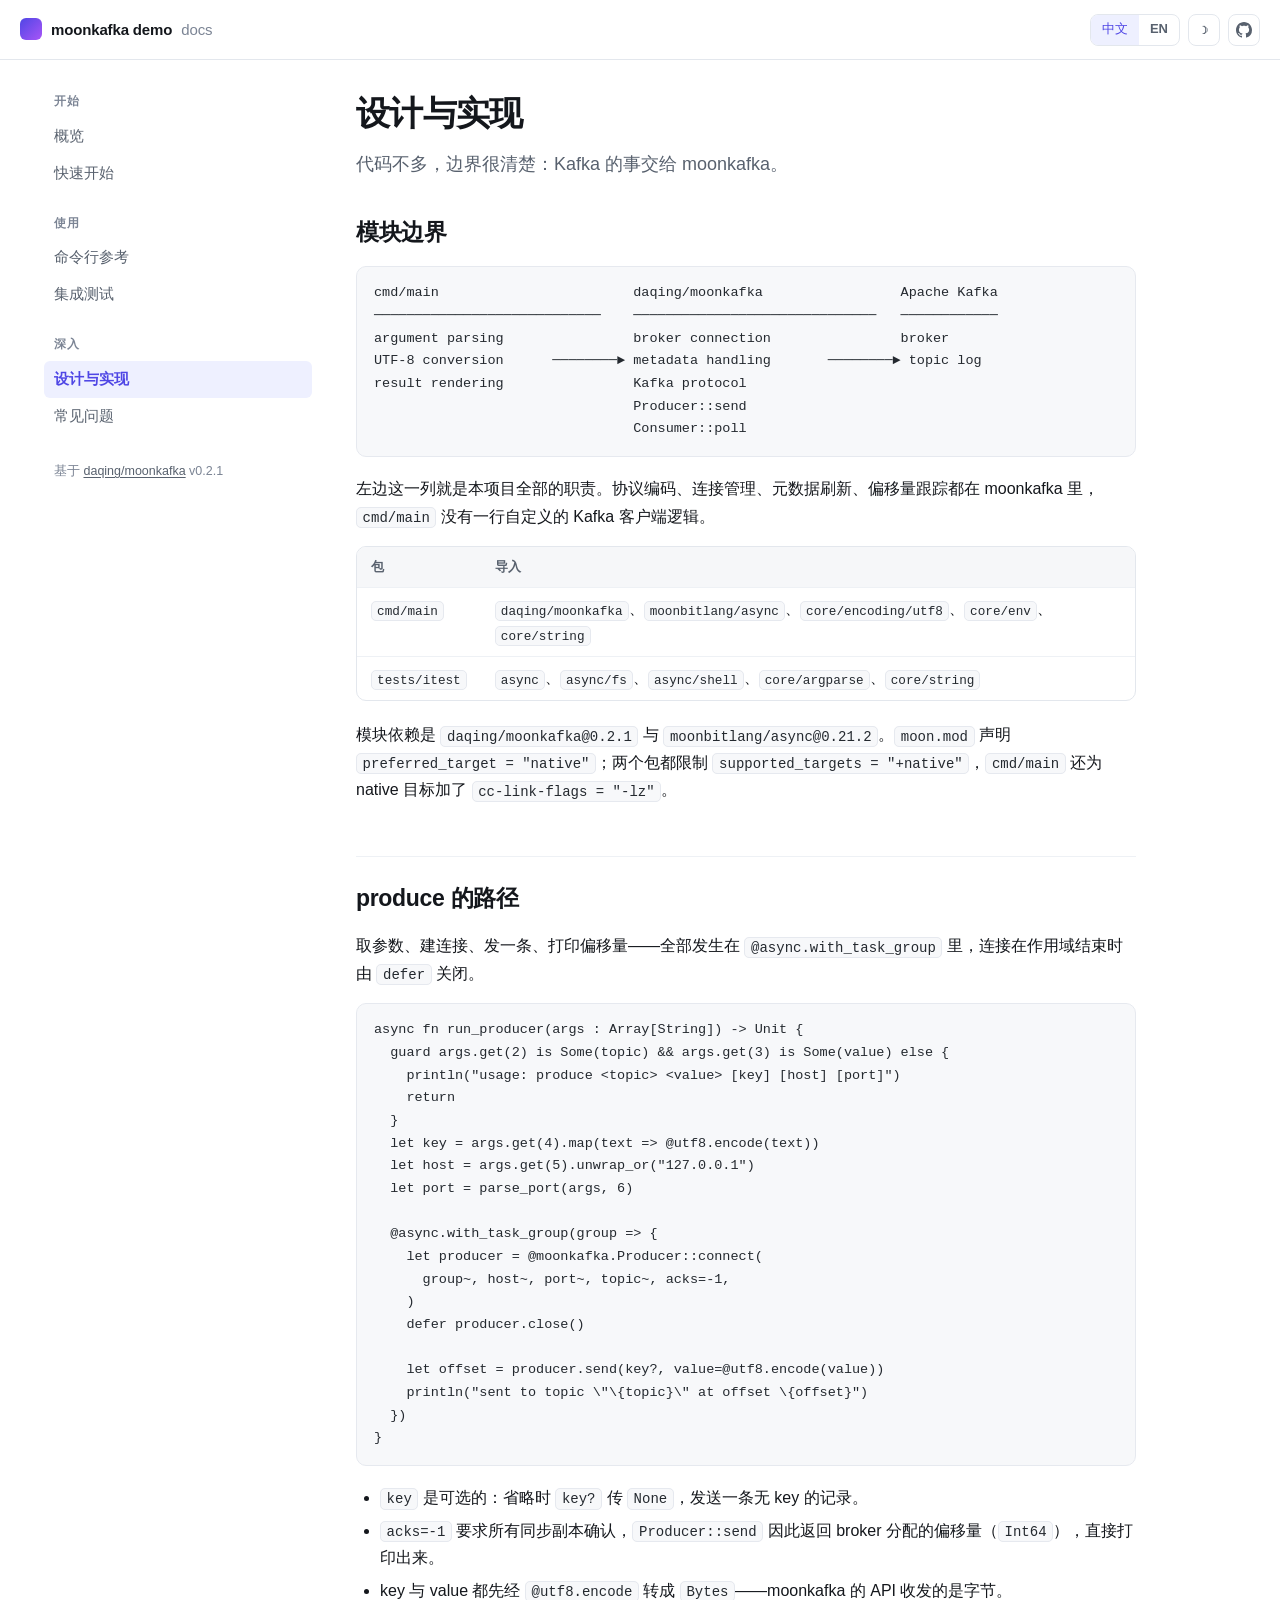
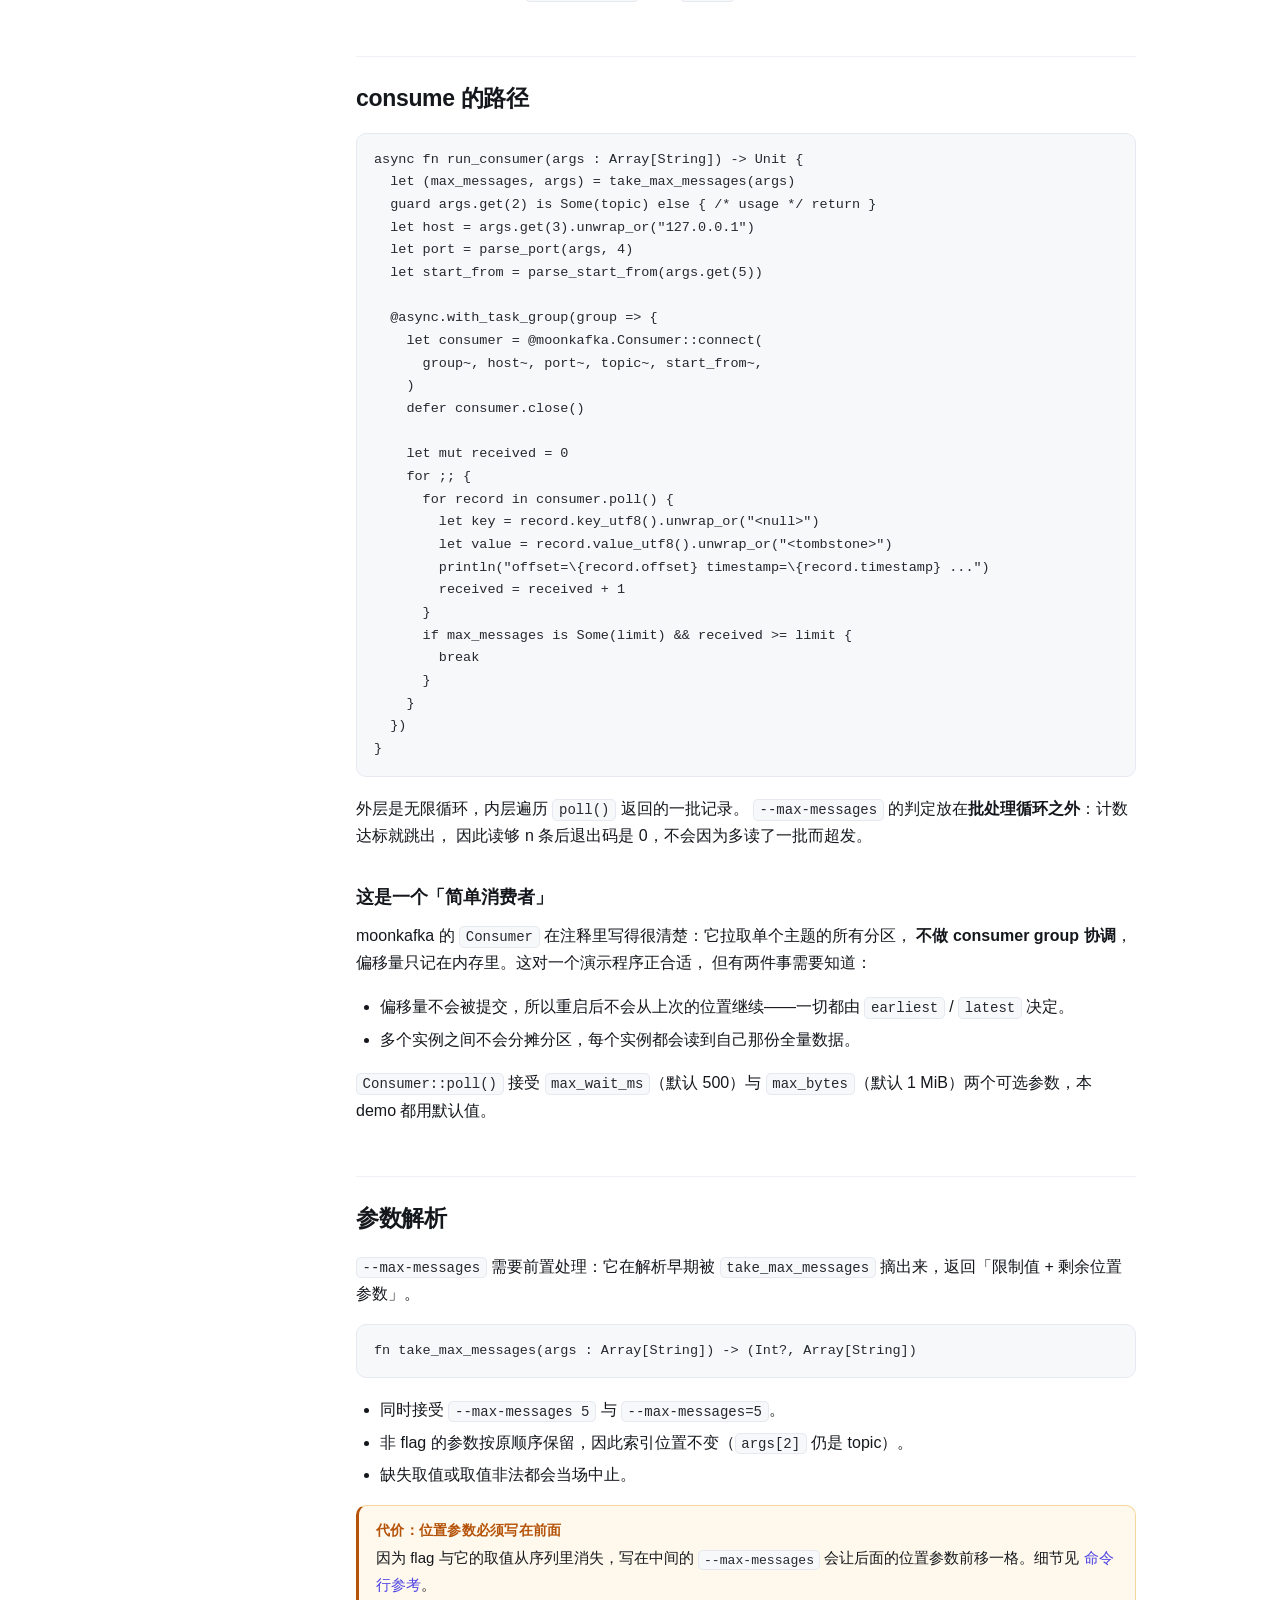
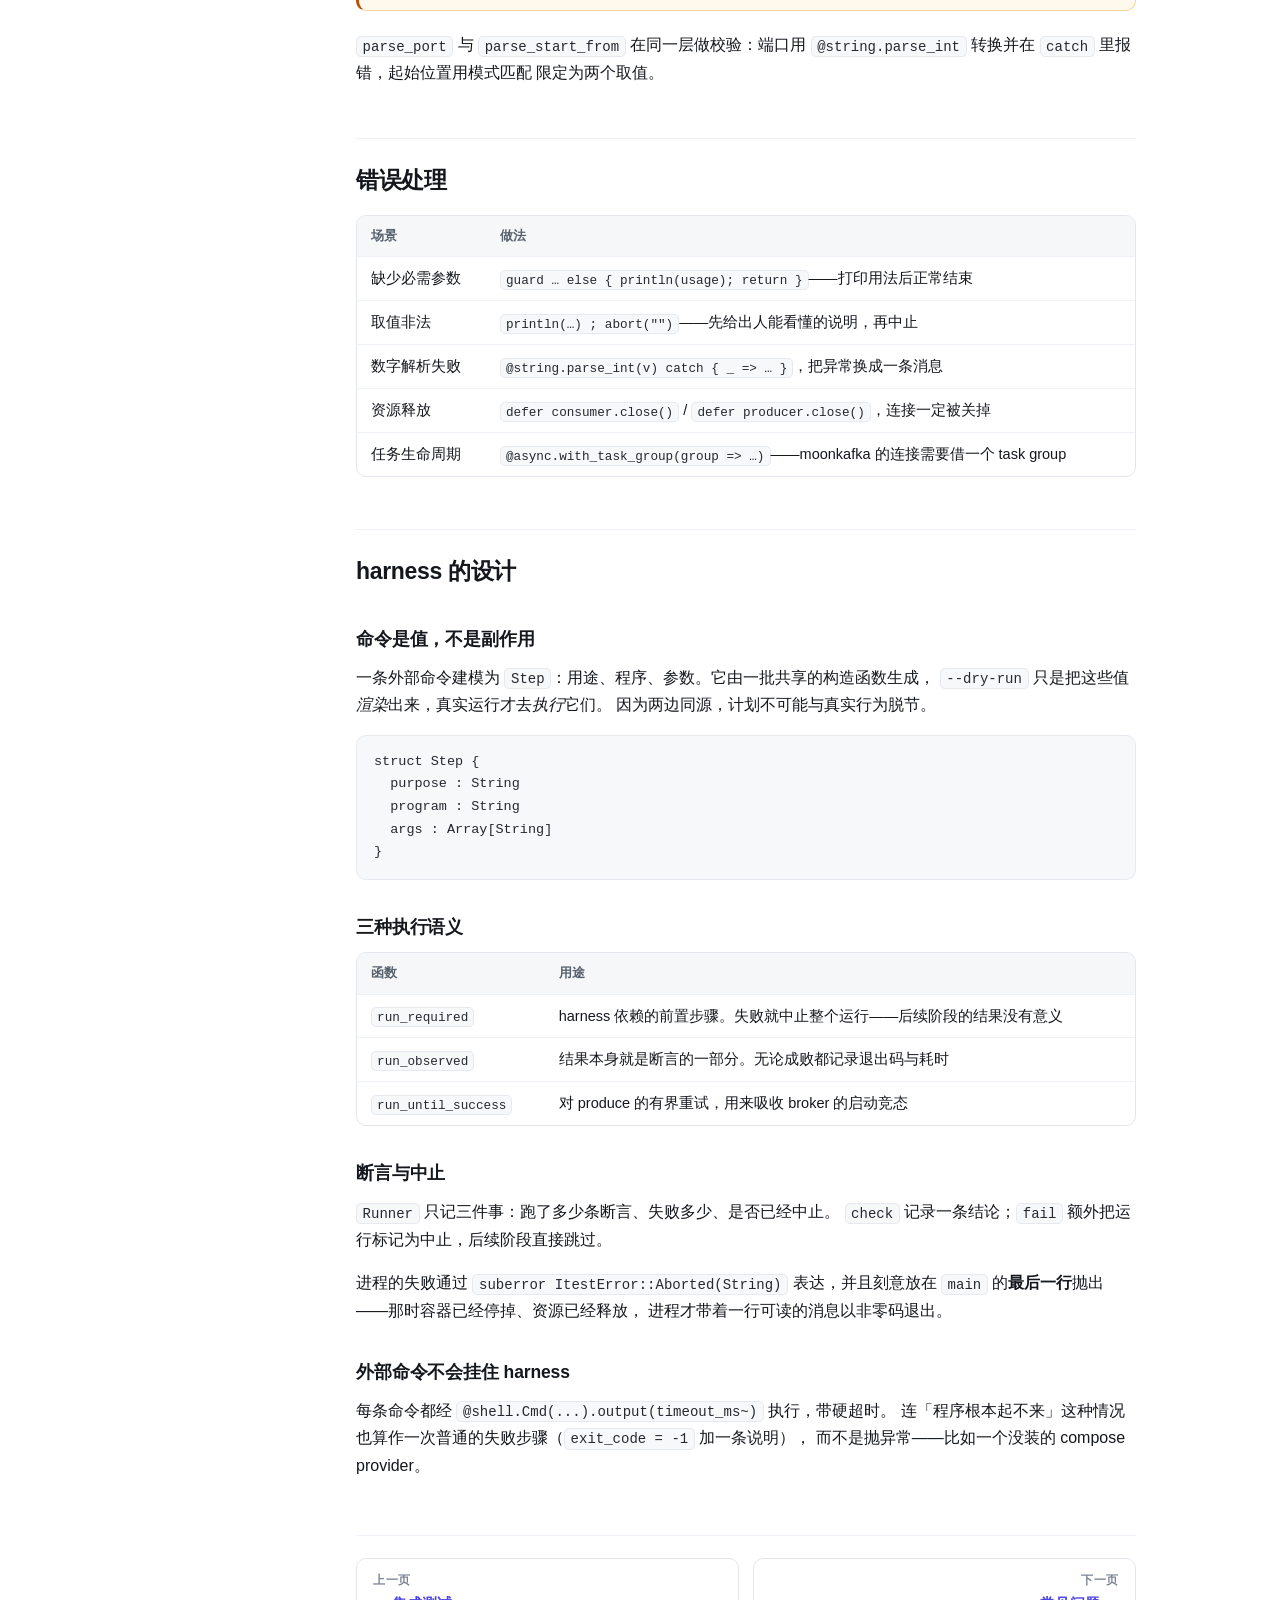
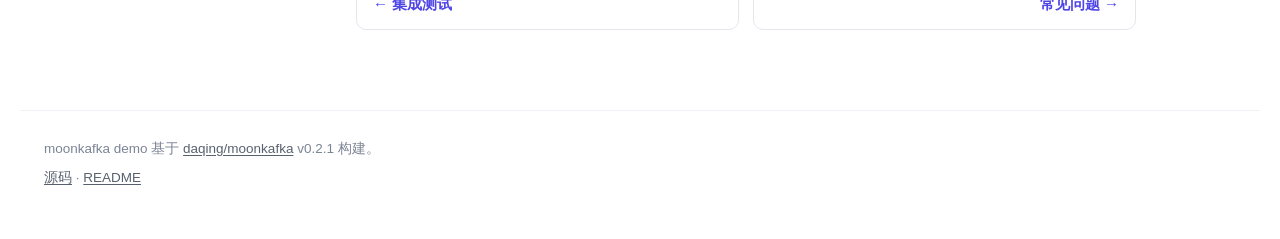
==== docs/architecture.html @ 9e9f8813 "Add bilingual GitHub Pages documentation site A static, hand-written documentation site under docs/," ====
<!doctype html>
<html lang="zh-CN" data-lang="zh">
<head>
<meta charset="utf-8">
<meta name="viewport" content="width=device-width, initial-scale=1">
<title>设计与实现 · moonkafka demo</title>
<meta name="description" content="模块边界、produce/consume 的运行路径、错误处理与 harness 的设计。">
<script>
  (function () {
    var root = document.documentElement;
    var theme = null, lang = null;
    try {
      theme = localStorage.getItem("moonkafka-demo-theme");
      lang = localStorage.getItem("moonkafka-demo-lang");
    } catch (e) {}
    if (theme !== "light" && theme !== "dark") {
      theme = window.matchMedia("(prefers-color-scheme: dark)").matches ? "dark" : "light";
    }
    lang = lang === "en" ? "en" : "zh";
    root.setAttribute("data-theme", theme);
    root.setAttribute("data-lang", lang);
    root.setAttribute("lang", lang === "en" ? "en" : "zh-CN");
  })();
</script>
<link rel="stylesheet" href="assets/style.css">
</head>
<body>

<header class="site-header">
  <a class="brand" href="index.html">
    <span class="brand-mark" aria-hidden="true"></span>
    moonkafka demo<span class="brand-sub">docs</span>
  </a>
  <span class="header-spacer"></span>
  <div class="header-actions">
    <button class="nav-toggle" type="button" aria-expanded="false" aria-controls="sidebar">☰</button>
    <div class="lang-switch" role="group" aria-label="切换到英文">
      <button type="button" data-lang-set="zh" aria-pressed="true">中文</button>
      <button type="button" data-lang-set="en" aria-pressed="false">EN</button>
    </div>
    <button class="theme-toggle" type="button">☽</button>
    <a class="icon-link" href="https://github.com/daqing/moonkafka-demo" aria-label="GitHub">
      <svg viewBox="0 0 16 16" width="16" height="16" aria-hidden="true" fill="currentColor"><path d="M8 0C3.58 0 0 3.58 0 8c0 3.54 2.29 6.53 5.47 7.59.4.07.55-.17.55-.38 0-.19-.01-.82-.01-1.49-2.01.37-2.53-.49-2.69-.94-.09-.23-.48-.94-.82-1.13-.28-.15-.68-.52-.01-.53.63-.01 1.08.58 1.23.82.72 1.21 1.87.87 2.33.66.07-.52.28-.87.51-1.07-1.78-.2-3.64-.89-3.64-3.95 0-.87.31-1.59.82-2.15-.08-.2-.36-1.02.08-2.12 0 0 .67-.21 2.2.82.64-.18 1.32-.27 2-.27s1.36.09 2 .27c1.53-1.04 2.2-.82 2.2-.82.44 1.1.16 1.92.08 2.12.51.56.82 1.27.82 2.15 0 3.07-1.87 3.75-3.65 3.95.29.25.54.73.54 1.48 0 1.07-.01 1.93-.01 2.2 0 .21.15.46.55.38A8.01 8.01 0 0 0 16 8c0-4.42-3.58-8-8-8Z"/></svg>
    </a>
  </div>
</header>

<div class="layout">

  <nav class="sidebar" id="sidebar">
    <div class="nav-group">
      <p class="nav-group-title"><span data-l="zh">开始</span><span data-l="en">Start</span></p>
      <a href="index.html"><span data-l="zh">概览</span><span data-l="en">Overview</span></a>
      <a href="getting-started.html"><span data-l="zh">快速开始</span><span data-l="en">Getting started</span></a>
    </div>
    <div class="nav-group">
      <p class="nav-group-title"><span data-l="zh">使用</span><span data-l="en">Usage</span></p>
      <a href="cli.html"><span data-l="zh">命令行参考</span><span data-l="en">CLI reference</span></a>
      <a href="itest.html"><span data-l="zh">集成测试</span><span data-l="en">Integration test</span></a>
    </div>
    <div class="nav-group">
      <p class="nav-group-title"><span data-l="zh">深入</span><span data-l="en">Internals</span></p>
      <a class="active" href="architecture.html"><span data-l="zh">设计与实现</span><span data-l="en">Design</span></a>
      <a href="troubleshooting.html"><span data-l="zh">常见问题</span><span data-l="en">Troubleshooting</span></a>
    </div>
    <p class="sidebar-foot">
      <span data-l="zh">基于 <a href="https://github.com/daqing/moonkafka">daqing/moonkafka</a> v0.2.1</span>
      <span data-l="en">Built on <a href="https://github.com/daqing/moonkafka">daqing/moonkafka</a> v0.2.1</span>
    </p>
  </nav>

  <main class="content">

    <h1><span data-l="zh">设计与实现</span><span data-l="en">Design</span></h1>

    <p class="lead" data-l="zh">代码不多，边界很清楚：Kafka 的事交给 moonkafka。</p>
    <p class="lead" data-l="en">There is not much code, and the boundary is sharp: Kafka belongs to moonkafka.</p>

    <h2><span data-l="zh">模块边界</span><span data-l="en">Module boundary</span></h2>

<pre><code>cmd/main                        daqing/moonkafka                 Apache Kafka
────────────────────────────    ──────────────────────────────   ────────────
argument parsing                broker connection                broker
UTF-8 conversion      ────────► metadata handling       ────────► topic log
result rendering                Kafka protocol
                                Producer::send
                                Consumer::poll</code></pre>

    <p data-l="zh">
      左边这一列就是本项目全部的职责。协议编码、连接管理、元数据刷新、偏移量跟踪都在
      moonkafka 里，<code>cmd/main</code> 没有一行自定义的 Kafka 客户端逻辑。
    </p>
    <p data-l="en">
      The left column is the whole of this project's responsibility. Protocol encoding,
      connection management, metadata refresh and offset tracking all live in moonkafka;
      <code>cmd/main</code> contains no custom Kafka client logic at all.
    </p>

    <div class="table-wrap" data-l="zh">
      <table>
        <thead><tr><th>包</th><th>导入</th></tr></thead>
        <tbody>
          <tr><td><code>cmd/main</code></td><td><code>daqing/moonkafka</code>、<code>moonbitlang/async</code>、<code>core/encoding/utf8</code>、<code>core/env</code>、<code>core/string</code></td></tr>
          <tr><td><code>tests/itest</code></td><td><code>async</code>、<code>async/fs</code>、<code>async/shell</code>、<code>core/argparse</code>、<code>core/string</code></td></tr>
        </tbody>
      </table>
    </div>
    <div class="table-wrap" data-l="en">
      <table>
        <thead><tr><th>Package</th><th>Imports</th></tr></thead>
        <tbody>
          <tr><td><code>cmd/main</code></td><td><code>daqing/moonkafka</code>, <code>moonbitlang/async</code>, <code>core/encoding/utf8</code>, <code>core/env</code>, <code>core/string</code></td></tr>
          <tr><td><code>tests/itest</code></td><td><code>async</code>, <code>async/fs</code>, <code>async/shell</code>, <code>core/argparse</code>, <code>core/string</code></td></tr>
        </tbody>
      </table>
    </div>

    <p data-l="zh">
      模块依赖是 <code>daqing/moonkafka@0.2.1</code> 与
      <code>moonbitlang/async@0.21.2</code>。<code>moon.mod</code> 声明
      <code>preferred_target = "native"</code>；两个包都限制
      <code>supported_targets = "+native"</code>，<code>cmd/main</code> 还为 native 目标加了
      <code>cc-link-flags = "-lz"</code>。
    </p>
    <p data-l="en">
      The module depends on <code>daqing/moonkafka@0.2.1</code> and
      <code>moonbitlang/async@0.21.2</code>. <code>moon.mod</code> declares
      <code>preferred_target = "native"</code>; both packages constrain
      <code>supported_targets = "+native"</code>, and <code>cmd/main</code> adds
      <code>cc-link-flags = "-lz"</code> for the native target.
    </p>

    <h2><span data-l="zh">produce 的路径</span><span data-l="en">The produce path</span></h2>

    <p data-l="zh">
      取参数、建连接、发一条、打印偏移量——全部发生在
      <code>@async.with_task_group</code> 里，连接在作用域结束时由 <code>defer</code> 关闭。
    </p>
    <p data-l="en">
      Read the arguments, connect, send once, print the offset — all inside an
      <code>@async.with_task_group</code>, with the connection closed by
      <code>defer</code> when the scope ends.
    </p>

<pre><code>async fn run_producer(args : Array[String]) -&gt; Unit {
  guard args.get(2) is Some(topic) &amp;&amp; args.get(3) is Some(value) else {
    println("usage: produce &lt;topic&gt; &lt;value&gt; [key] [host] [port]")
    return
  }
  let key = args.get(4).map(text =&gt; @utf8.encode(text))
  let host = args.get(5).unwrap_or("127.0.0.1")
  let port = parse_port(args, 6)

  @async.with_task_group(group =&gt; {
    let producer = @moonkafka.Producer::connect(
      group~, host~, port~, topic~, acks=-1,
    )
    defer producer.close()

    let offset = producer.send(key?, value=@utf8.encode(value))
    println("sent to topic \"\{topic}\" at offset \{offset}")
  })
}</code></pre>

    <ul data-l="zh">
      <li><code>key</code> 是可选的：省略时 <code>key?</code> 传 <code>None</code>，发送一条无 key 的记录。</li>
      <li><code>acks=-1</code> 要求所有同步副本确认，<code>Producer::send</code> 因此返回 broker 分配的偏移量（<code>Int64</code>），直接打印出来。</li>
      <li>key 与 value 都先经 <code>@utf8.encode</code> 转成 <code>Bytes</code>——moonkafka 的 API 收发的是字节。</li>
    </ul>
    <ul data-l="en">
      <li><code>key</code> is optional: when omitted, <code>key?</code> is <code>None</code> and a keyless record is sent.</li>
      <li><code>acks=-1</code> requires every in-sync replica to acknowledge, so <code>Producer::send</code> returns the offset the broker assigned (<code>Int64</code>), which is printed directly.</li>
      <li>Both key and value go through <code>@utf8.encode</code> first — moonkafka's API takes and returns bytes.</li>
    </ul>

    <h2><span data-l="zh">consume 的路径</span><span data-l="en">The consume path</span></h2>

<pre><code>async fn run_consumer(args : Array[String]) -&gt; Unit {
  let (max_messages, args) = take_max_messages(args)
  guard args.get(2) is Some(topic) else { /* usage */ return }
  let host = args.get(3).unwrap_or("127.0.0.1")
  let port = parse_port(args, 4)
  let start_from = parse_start_from(args.get(5))

  @async.with_task_group(group =&gt; {
    let consumer = @moonkafka.Consumer::connect(
      group~, host~, port~, topic~, start_from~,
    )
    defer consumer.close()

    let mut received = 0
    for ;; {
      for record in consumer.poll() {
        let key = record.key_utf8().unwrap_or("&lt;null&gt;")
        let value = record.value_utf8().unwrap_or("&lt;tombstone&gt;")
        println("offset=\{record.offset} timestamp=\{record.timestamp} ...")
        received = received + 1
      }
      if max_messages is Some(limit) &amp;&amp; received &gt;= limit {
        break
      }
    }
  })
}</code></pre>

    <p data-l="zh">
      外层是无限循环，内层遍历 <code>poll()</code> 返回的一批记录。
      <code>--max-messages</code> 的判定放在<strong>批处理循环之外</strong>：计数达标就跳出，
      因此读够 n 条后退出码是 0，不会因为多读了一批而超发。
    </p>
    <p data-l="en">
      The outer loop is unbounded; the inner one walks the batch <code>poll()</code>
      returns. The <code>--max-messages</code> check sits <em>outside</em> the batch loop:
      once the count is reached the program breaks, so it exits 0 after exactly n records
      rather than overshooting by a batch.
    </p>

    <h3><span data-l="zh">这是一个「简单消费者」</span><span data-l="en">This is a simple consumer</span></h3>

    <p data-l="zh">
      moonkafka 的 <code>Consumer</code> 在注释里写得很清楚：它拉取单个主题的所有分区，
      <strong>不做 consumer group 协调</strong>，偏移量只记在内存里。这对一个演示程序正合适，
      但有两件事需要知道：
    </p>
    <p data-l="en">
      moonkafka's <code>Consumer</code> says so itself: it fetches all partitions of one
      topic, <strong>without consumer group coordination</strong>, and tracks offsets in
      memory. That suits a demo, with two consequences worth knowing:
    </p>

    <ul data-l="zh">
      <li>偏移量不会被提交，所以重启后不会从上次的位置继续——一切都由 <code>earliest</code> / <code>latest</code> 决定。</li>
      <li>多个实例之间不会分摊分区，每个实例都会读到自己那份全量数据。</li>
    </ul>
    <ul data-l="en">
      <li>Offsets are never committed, so a restart does not resume where it left off — <code>earliest</code> / <code>latest</code> decides everything.</li>
      <li>Several instances do not split partitions between them; each one reads its own copy of everything.</li>
    </ul>

    <p data-l="zh">
      <code>Consumer::poll()</code> 接受 <code>max_wait_ms</code>（默认 500）与
      <code>max_bytes</code>（默认 1 MiB）两个可选参数，本 demo 都用默认值。
    </p>
    <p data-l="en">
      <code>Consumer::poll()</code> takes optional <code>max_wait_ms</code> (500 by default)
      and <code>max_bytes</code> (1 MiB by default); the demo uses both defaults.
    </p>

    <h2><span data-l="zh">参数解析</span><span data-l="en">Argument parsing</span></h2>

    <p data-l="zh">
      <code>--max-messages</code> 需要前置处理：它在解析早期被
      <code>take_max_messages</code> 摘出来，返回「限制值 + 剩余位置参数」。
    </p>
    <p data-l="en">
      <code>--max-messages</code> needs a pre-pass:
      <code>take_max_messages</code> pulls it out early and returns the limit together with
      the remaining positional arguments, in order.
    </p>

<pre><code>fn take_max_messages(args : Array[String]) -&gt; (Int?, Array[String])</code></pre>

    <ul data-l="zh">
      <li>同时接受 <code>--max-messages 5</code> 与 <code>--max-messages=5</code>。</li>
      <li>非 flag 的参数按原顺序保留，因此索引位置不变（<code>args[2]</code> 仍是 topic）。</li>
      <li>缺失取值或取值非法都会当场中止。</li>
    </ul>
    <ul data-l="en">
      <li>Both <code>--max-messages 5</code> and <code>--max-messages=5</code> are accepted.</li>
      <li>Non-flag arguments keep their original order, so indices do not shift (<code>args[2]</code> is still the topic).</li>
      <li>A missing or invalid value aborts immediately.</li>
    </ul>

    <div class="callout warn" data-l="zh">
      <span class="callout-title">代价：位置参数必须写在前面</span>
      因为 flag 与它的取值从序列里消失，写在中间的
      <code>--max-messages</code> 会让后面的位置参数前移一格。细节见
      <a href="cli.html">命令行参考</a>。
    </div>
    <div class="callout warn" data-l="en">
      <span class="callout-title">The cost: positionals go first</span>
      Since the flag and its value vanish from the sequence, a <code>--max-messages</code>
      placed in the middle shifts later positionals up by one. Details in the
      <a href="cli.html">CLI reference</a>.
    </div>

    <p data-l="zh">
      <code>parse_port</code> 与 <code>parse_start_from</code> 在同一层做校验：端口用
      <code>@string.parse_int</code> 转换并在 <code>catch</code> 里报错，起始位置用模式匹配
      限定为两个取值。
    </p>
    <p data-l="en">
      <code>parse_port</code> and <code>parse_start_from</code> validate at the same layer:
      the port is converted with <code>@string.parse_int</code> and reports errors from a
      <code>catch</code> block, while the start position is pattern-matched down to its two
      legal values.
    </p>

    <h2><span data-l="zh">错误处理</span><span data-l="en">Error handling</span></h2>

    <div class="table-wrap" data-l="zh">
      <table>
        <thead><tr><th>场景</th><th>做法</th></tr></thead>
        <tbody>
          <tr><td>缺少必需参数</td><td><code>guard … else { println(usage); return }</code>——打印用法后正常结束</td></tr>
          <tr><td>取值非法</td><td><code>println(…) ; abort("")</code>——先给出人能看懂的说明，再中止</td></tr>
          <tr><td>数字解析失败</td><td><code>@string.parse_int(v) catch { _ =&gt; … }</code>，把异常换成一条消息</td></tr>
          <tr><td>资源释放</td><td><code>defer consumer.close()</code> / <code>defer producer.close()</code>，连接一定被关掉</td></tr>
          <tr><td>任务生命周期</td><td><code>@async.with_task_group(group =&gt; …)</code>——moonkafka 的连接需要借一个 task group</td></tr>
        </tbody>
      </table>
    </div>
    <div class="table-wrap" data-l="en">
      <table>
        <thead><tr><th>Situation</th><th>Approach</th></tr></thead>
        <tbody>
          <tr><td>Missing required argument</td><td><code>guard … else { println(usage); return }</code> — print usage, return normally</td></tr>
          <tr><td>Invalid value</td><td><code>println(…) ; abort("")</code> — a readable message first, then abort</td></tr>
          <tr><td>A number fails to parse</td><td><code>@string.parse_int(v) catch { _ =&gt; … }</code>, turning the exception into a message</td></tr>
          <tr><td>Releasing resources</td><td><code>defer consumer.close()</code> / <code>defer producer.close()</code> — the connection is always closed</td></tr>
          <tr><td>Task lifetime</td><td><code>@async.with_task_group(group =&gt; …)</code> — moonkafka's connections borrow a task group</td></tr>
        </tbody>
      </table>
    </div>

    <h2><span data-l="zh">harness 的设计</span><span data-l="en">How the harness is built</span></h2>

    <h3><span data-l="zh">命令是值，不是副作用</span><span data-l="en">Commands are values, not side effects</span></h3>

    <p data-l="zh">
      一条外部命令建模为 <code>Step</code>：用途、程序、参数。它由一批共享的构造函数生成，
      <code>--dry-run</code> 只是把这些值<em>渲染</em>出来，真实运行才去<em>执行</em>它们。
      因为两边同源，计划不可能与真实行为脱节。
    </p>
    <p data-l="en">
      An external command is modelled as a <code>Step</code>: a purpose, a program, and its
      arguments. Shared builders produce those values; <code>--dry-run</code> merely
      <em>renders</em> them while a real run <em>executes</em> them. Because both sides come
      from the same source, the plan cannot drift from what actually happens.
    </p>

<pre><code>struct Step {
  purpose : String
  program : String
  args : Array[String]
}</code></pre>

    <h3><span data-l="zh">三种执行语义</span><span data-l="en">Three execution semantics</span></h3>

    <div class="table-wrap" data-l="zh">
      <table>
        <thead><tr><th>函数</th><th>用途</th></tr></thead>
        <tbody>
          <tr><td><code>run_required</code></td><td>harness 依赖的前置步骤。失败就中止整个运行——后续阶段的结果没有意义</td></tr>
          <tr><td><code>run_observed</code></td><td>结果本身就是断言的一部分。无论成败都记录退出码与耗时</td></tr>
          <tr><td><code>run_until_success</code></td><td>对 produce 的有界重试，用来吸收 broker 的启动竞态</td></tr>
        </tbody>
      </table>
    </div>
    <div class="table-wrap" data-l="en">
      <table>
        <thead><tr><th>Function</th><th>Purpose</th></tr></thead>
        <tbody>
          <tr><td><code>run_required</code></td><td>A step the harness depends on. Failure aborts the whole run — later phases could not mean anything</td></tr>
          <tr><td><code>run_observed</code></td><td>The outcome is itself part of the assertion. Exit code and duration are recorded either way</td></tr>
          <tr><td><code>run_until_success</code></td><td>Bounded retries around the produce, absorbing the broker's startup race</td></tr>
        </tbody>
      </table>
    </div>

    <h3><span data-l="zh">断言与中止</span><span data-l="en">Assertions and aborting</span></h3>

    <p data-l="zh">
      <code>Runner</code> 只记三件事：跑了多少条断言、失败多少、是否已经中止。
      <code>check</code> 记录一条结论；<code>fail</code> 额外把运行标记为中止，后续阶段直接跳过。
    </p>
    <p data-l="en">
      <code>Runner</code> tracks three things: how many checks ran, how many failed, and
      whether the run has already aborted. <code>check</code> records a verdict;
      <code>fail</code> additionally marks the run aborted so later phases are skipped.
    </p>

    <p data-l="zh">
      进程的失败通过 <code>suberror ItestError::Aborted(String)</code> 表达，并且刻意放在
      <code>main</code> 的<strong>最后一行</strong>抛出——那时容器已经停掉、资源已经释放，
      进程才带着一行可读的消息以非零码退出。
    </p>
    <p data-l="en">
      Failure is expressed as <code>suberror ItestError::Aborted(String)</code>, raised
      deliberately on the <em>last line</em> of <code>main</code>: by then the container is
      stopped and resources are released, and the process exits non-zero with one readable
      message.
    </p>

    <h3><span data-l="zh">外部命令不会挂住 harness</span><span data-l="en">External commands cannot hang the harness</span></h3>

    <p data-l="zh">
      每条命令都经 <code>@shell.Cmd(...).output(timeout_ms~)</code> 执行，带硬超时。
      连「程序根本起不来」这种情况也算作一次普通的失败步骤（<code>exit_code = -1</code> 加一条说明），
      而不是抛异常——比如一个没装的 compose provider。
    </p>
    <p data-l="en">
      Every command runs through <code>@shell.Cmd(...).output(timeout_ms~)</code> under a
      hard timeout. Even "the program could not be spawned at all" counts as an ordinary
      failed step (<code>exit_code = -1</code> plus an explanation) rather than an
      exception — a compose provider that is not installed, say.
    </p>

    <div class="pager">
      <a href="itest.html">
        <span class="pager-label"><span data-l="zh">上一页</span><span data-l="en">Previous</span></span>
        <span class="pager-title"><span data-l="zh">← 集成测试</span><span data-l="en">← Integration test</span></span>
      </a>
      <a class="pager-next" href="troubleshooting.html">
        <span class="pager-label"><span data-l="zh">下一页</span><span data-l="en">Next</span></span>
        <span class="pager-title"><span data-l="zh">常见问题 →</span><span data-l="en">Troubleshooting →</span></span>
      </a>
    </div>

  </main>
</div>

<footer class="site-footer">
  <p>
    <span data-l="zh">moonkafka demo 基于 <a href="https://github.com/daqing/moonkafka">daqing/moonkafka</a> v0.2.1 构建。</span>
    <span data-l="en">moonkafka demo is built on <a href="https://github.com/daqing/moonkafka">daqing/moonkafka</a> v0.2.1.</span>
  </p>
  <p>
    <a href="https://github.com/daqing/moonkafka-demo"><span data-l="zh">源码</span><span data-l="en">Source</span></a>
    ·
    <a href="https://github.com/daqing/moonkafka-demo/blob/main/README.md">README</a>
  </p>
</footer>

<script src="assets/site.js"></script>
</body>
</html>
---- docs/assets/style.css ----
/* moonkafka demo — documentation site */

*,
*::before,
*::after {
  box-sizing: border-box;
}

:root {
  color-scheme: light;

  --bg: #ffffff;
  --bg-soft: #f6f7f9;
  --surface: #ffffff;
  --text: #14171c;
  --text-muted: #58616e;
  --text-faint: #7b8494;
  --border: #e3e7ed;
  --border-soft: #eef1f5;

  --accent: #4f46e5;
  --accent-hover: #4338ca;
  --accent-soft: #eef0ff;

  --code-bg: #f7f8fa;
  --code-border: #e6e9ef;
  --code-text: #24292f;

  --note-bg: #f1f4ff;
  --note-border: #c3cdfb;
  --note-mark: #4f46e5;
  --warn-bg: #fff8ec;
  --warn-border: #f6d69b;
  --warn-mark: #b45309;
  --tip-bg: #eefaf3;
  --tip-border: #a9e0c3;
  --tip-mark: #0f7a4a;

  --shadow: 0 1px 2px rgba(16, 24, 40, 0.04), 0 10px 28px rgba(16, 24, 40, 0.06);

  --radius: 10px;
  --radius-sm: 6px;
  --header-h: 60px;
  --sidebar-w: 268px;

  --font-sans:
    -apple-system, BlinkMacSystemFont, "Segoe UI", "PingFang SC",
    "Hiragino Sans GB", "Microsoft YaHei", "Noto Sans SC", Roboto, Helvetica,
    Arial, sans-serif;
  --font-mono:
    ui-monospace, SFMono-Regular, "SF Mono", Menlo, Consolas,
    "Liberation Mono", "Courier New", monospace;
}

:root[data-theme="dark"] {
  color-scheme: dark;

  --bg: #0e1116;
  --bg-soft: #141821;
  --surface: #141821;
  --text: #e7eaef;
  --text-muted: #99a3b0;
  --text-faint: #78828f;
  --border: #242a35;
  --border-soft: #1c222b;

  --accent: #8b90f7;
  --accent-hover: #a5a9fa;
  --accent-soft: #1c2033;

  --code-bg: #12161d;
  --code-border: #242a35;
  --code-text: #d7dce4;

  --note-bg: #161b2c;
  --note-border: #2c3560;
  --note-mark: #8b90f7;
  --warn-bg: #241c11;
  --warn-border: #4d3a1b;
  --warn-mark: #e0a458;
  --tip-bg: #102019;
  --tip-border: #1e4433;
  --tip-mark: #4ec98a;

  --shadow: 0 1px 2px rgba(0, 0, 0, 0.3), 0 10px 28px rgba(0, 0, 0, 0.35);
}

html {
  -webkit-text-size-adjust: 100%;
  scroll-behavior: smooth;
  scroll-padding-top: calc(var(--header-h) + 20px);
}

body {
  margin: 0;
  background: var(--bg);
  color: var(--text);
  font-family: var(--font-sans);
  font-size: 16px;
  line-height: 1.72;
  -webkit-font-smoothing: antialiased;
}

/* Hidden-by-default language blocks are the only thing the toggle controls. */
:root[data-lang="zh"] [data-l="en"],
:root[data-lang="en"] [data-l="zh"] {
  display: none !important;
}

/* ---------- header ---------- */

.site-header {
  position: sticky;
  top: 0;
  z-index: 30;
  height: var(--header-h);
  display: flex;
  align-items: center;
  gap: 16px;
  padding: 0 20px;
  background: color-mix(in srgb, var(--bg) 88%, transparent);
  backdrop-filter: saturate(180%) blur(12px);
  border-bottom: 1px solid var(--border);
}

.brand {
  display: flex;
  align-items: center;
  gap: 9px;
  font-weight: 650;
  font-size: 15px;
  letter-spacing: -0.01em;
  color: var(--text);
  text-decoration: none;
  white-space: nowrap;
}

.brand-mark {
  width: 22px;
  height: 22px;
  border-radius: 6px;
  background: linear-gradient(135deg, var(--accent), #a855f7);
  flex: none;
}

.brand-sub {
  color: var(--text-faint);
  font-weight: 450;
}

.header-spacer {
  flex: 1;
}

.header-actions {
  display: flex;
  align-items: center;
  gap: 8px;
}

.lang-switch,
.theme-toggle,
.icon-link,
.nav-toggle {
  display: inline-flex;
  align-items: center;
  justify-content: center;
  height: 32px;
  border-radius: 8px;
  border: 1px solid var(--border);
  background: var(--surface);
  color: var(--text-muted);
  font-family: inherit;
  font-size: 13px;
  font-weight: 550;
  text-decoration: none;
  cursor: pointer;
  transition: border-color 0.15s, color 0.15s, background 0.15s;
}

.lang-switch:hover,
.theme-toggle:hover,
.icon-link:hover,
.nav-toggle:hover {
  color: var(--text);
  border-color: var(--text-faint);
}

.lang-switch {
  padding: 0;
  overflow: hidden;
}

.lang-switch button {
  height: 100%;
  padding: 0 11px;
  border: 0;
  background: none;
  color: inherit;
  font: inherit;
  cursor: pointer;
}

.lang-switch button[aria-pressed="true"] {
  background: var(--accent-soft);
  color: var(--accent);
}

.theme-toggle,
.icon-link,
.nav-toggle {
  width: 32px;
}

.nav-toggle {
  display: none;
}

/* ---------- layout ---------- */

.layout {
  display: grid;
  grid-template-columns: var(--sidebar-w) minmax(0, 1fr);
  gap: 44px;
  max-width: 1240px;
  margin: 0 auto;
  padding: 32px 24px 80px;
  align-items: start;
}

.sidebar {
  position: sticky;
  top: calc(var(--header-h) + 32px);
  max-height: calc(100vh - var(--header-h) - 56px);
  overflow-y: auto;
  font-size: 14.5px;
}

.nav-group + .nav-group {
  margin-top: 22px;
}

.nav-group-title {
  margin: 0 0 6px;
  padding: 0 10px;
  font-size: 11.5px;
  font-weight: 650;
  letter-spacing: 0.07em;
  text-transform: uppercase;
  color: var(--text-faint);
}

.sidebar a {
  display: block;
  padding: 6px 10px;
  border-radius: var(--radius-sm);
  color: var(--text-muted);
  text-decoration: none;
  transition: background 0.13s, color 0.13s;
}

.sidebar a:hover {
  background: var(--bg-soft);
  color: var(--text);
}

.sidebar a.active {
  background: var(--accent-soft);
  color: var(--accent);
  font-weight: 600;
}

.sidebar-foot {
  margin-top: 26px;
  padding: 0 10px;
  font-size: 12.5px;
  line-height: 1.6;
  color: var(--text-faint);
}

.sidebar-foot a {
  display: inline;
  padding: 0;
  color: var(--text-muted);
  text-decoration: underline;
  text-underline-offset: 2px;
}

/* ---------- content ---------- */

.content {
  min-width: 0;
  max-width: 780px;
}

.content h1 {
  margin: 0 0 14px;
  font-size: 34px;
  line-height: 1.25;
  font-weight: 700;
  letter-spacing: -0.022em;
}

.content h2 {
  margin: 52px 0 14px;
  padding-top: 22px;
  border-top: 1px solid var(--border-soft);
  font-size: 23px;
  font-weight: 650;
  letter-spacing: -0.014em;
}

.content h2:first-of-type {
  margin-top: 34px;
  padding-top: 0;
  border-top: 0;
}

.content h3 {
  margin: 32px 0 10px;
  font-size: 17.5px;
  font-weight: 650;
  letter-spacing: -0.008em;
}

.content p {
  margin: 0 0 16px;
}

.content ul,
.content ol {
  margin: 0 0 16px;
  padding-left: 24px;
}

.content li {
  margin: 5px 0;
}

.content li > ul,
.content li > ol {
  margin: 5px 0;
}

.content a {
  color: var(--accent);
  text-decoration: none;
  text-underline-offset: 2px;
}

.content a:hover {
  text-decoration: underline;
}

.lead {
  font-size: 18px;
  line-height: 1.68;
  color: var(--text-muted);
}

.content strong {
  font-weight: 650;
}

hr {
  height: 1px;
  margin: 40px 0;
  border: 0;
  background: var(--border-soft);
}

/* ---------- hero / badges ---------- */

.hero {
  margin-bottom: 30px;
}

.badges {
  display: flex;
  flex-wrap: wrap;
  gap: 7px;
  margin: 18px 0 0;
  padding: 0;
  list-style: none;
}

.badges li {
  margin: 0;
  padding: 3px 10px;
  border: 1px solid var(--border);
  border-radius: 999px;
  background: var(--bg-soft);
  font-size: 12.5px;
  font-weight: 550;
  color: var(--text-muted);
}

/* ---------- code ---------- */

code {
  font-family: var(--font-mono);
  font-size: 0.875em;
}

p code,
li code,
td code,
th code,
.callout code,
.badges code {
  padding: 0.12em 0.4em;
  border: 1px solid var(--code-border);
  border-radius: 5px;
  background: var(--code-bg);
  color: var(--code-text);
  white-space: nowrap;
}

pre {
  margin: 0 0 18px;
  padding: 15px 17px;
  overflow-x: auto;
  border: 1px solid var(--code-border);
  border-radius: var(--radius);
  background: var(--code-bg);
  font-family: var(--font-mono);
  font-size: 13.5px;
  line-height: 1.68;
  color: var(--code-text);
  tab-size: 2;
}

pre code {
  padding: 0;
  border: 0;
  background: none;
  font-size: inherit;
  white-space: pre;
}

/* Wrapped around every <pre> by site.js so the copy button can sit outside the
   scroll container instead of scrolling away with the code. */
.pre-block {
  position: relative;
  margin: 0 0 18px;
}

.pre-block pre {
  margin: 0;
  padding-right: 62px;
}

.copy-btn {
  position: absolute;
  top: 9px;
  right: 9px;
  padding: 3px 9px;
  border: 1px solid var(--code-border);
  border-radius: 6px;
  background: var(--surface);
  color: var(--text-faint);
  font-family: var(--font-sans);
  font-size: 11.5px;
  font-weight: 600;
  cursor: pointer;
  opacity: 0;
  transition: opacity 0.15s, color 0.15s, border-color 0.15s;
}

.pre-block:hover .copy-btn,
.copy-btn:focus-visible,
.copy-btn.copied {
  opacity: 1;
}

.copy-btn:hover {
  color: var(--text);
  border-color: var(--text-faint);
}

.copy-btn.copied {
  color: var(--tip-mark);
  border-color: var(--tip-border);
}

@media (hover: none) {
  .copy-btn {
    opacity: 1;
  }
}

.code-label {
  display: block;
  margin: 22px 0 7px;
  font-size: 12px;
  font-weight: 650;
  letter-spacing: 0.05em;
  text-transform: uppercase;
  color: var(--text-faint);
}

.code-label + pre,
.code-label + .pre-block {
  margin-top: 0;
}

/* ---------- tables ---------- */

.table-wrap {
  margin: 0 0 20px;
  overflow-x: auto;
  border: 1px solid var(--border);
  border-radius: var(--radius);
}

table {
  width: 100%;
  border-collapse: collapse;
  font-size: 14.5px;
}

th,
td {
  padding: 9px 14px;
  text-align: left;
  vertical-align: top;
  border-bottom: 1px solid var(--border-soft);
}

th {
  background: var(--bg-soft);
  font-weight: 620;
  font-size: 13px;
  letter-spacing: 0.02em;
  color: var(--text-muted);
  white-space: nowrap;
}

tbody tr:last-child td {
  border-bottom: 0;
}

td code {
  white-space: nowrap;
}

/* ---------- callouts ---------- */

.callout {
  margin: 0 0 20px;
  padding: 13px 17px;
  border: 1px solid;
  border-left-width: 3px;
  border-radius: var(--radius);
  font-size: 15px;
}

.callout p:last-child,
.callout ul:last-child,
.callout ol:last-child {
  margin-bottom: 0;
}

.callout-title {
  display: block;
  margin-bottom: 3px;
  font-weight: 650;
  font-size: 13.5px;
  letter-spacing: 0.02em;
}

.note {
  background: var(--note-bg);
  border-color: var(--note-border);
  border-left-color: var(--note-mark);
}

.note .callout-title {
  color: var(--note-mark);
}

.warn {
  background: var(--warn-bg);
  border-color: var(--warn-border);
  border-left-color: var(--warn-mark);
}

.warn .callout-title {
  color: var(--warn-mark);
}

.tip {
  background: var(--tip-bg);
  border-color: var(--tip-border);
  border-left-color: var(--tip-mark);
}

.tip .callout-title {
  color: var(--tip-mark);
}

/* ---------- cards ---------- */

.card-grid {
  display: grid;
  grid-template-columns: repeat(auto-fit, minmax(230px, 1fr));
  gap: 14px;
  margin: 0 0 22px;
  padding: 0;
  list-style: none;
}

.card-grid li {
  margin: 0;
}

.card {
  display: block;
  height: 100%;
  padding: 16px 18px;
  border: 1px solid var(--border);
  border-radius: var(--radius);
  background: var(--surface);
  text-decoration: none;
  transition: border-color 0.15s, box-shadow 0.15s, transform 0.15s;
}

.card:hover {
  border-color: var(--accent);
  box-shadow: var(--shadow);
  transform: translateY(-1px);
  text-decoration: none;
}

.card-title {
  display: block;
  margin-bottom: 4px;
  font-weight: 650;
  font-size: 15.5px;
  color: var(--text);
}

.card-desc {
  display: block;
  font-size: 14px;
  line-height: 1.6;
  color: var(--text-muted);
}

/* ---------- pager ---------- */

.pager {
  display: flex;
  justify-content: space-between;
  gap: 14px;
  margin-top: 56px;
  padding-top: 22px;
  border-top: 1px solid var(--border-soft);
}

.pager a {
  flex: 1;
  min-width: 0;
  padding: 12px 16px;
  border: 1px solid var(--border);
  border-radius: var(--radius);
  text-decoration: none;
  transition: border-color 0.15s;
}

.pager a:hover {
  border-color: var(--accent);
  text-decoration: none;
}

.pager-next {
  text-align: right;
}

.pager-label {
  display: block;
  font-size: 11.5px;
  font-weight: 650;
  letter-spacing: 0.06em;
  text-transform: uppercase;
  color: var(--text-faint);
}

.pager-title {
  display: block;
  font-weight: 600;
  font-size: 15px;
  color: var(--accent);
}

/* ---------- footer ---------- */

.site-footer {
  max-width: 1240px;
  margin: 0 auto;
  padding: 26px 24px 44px;
  border-top: 1px solid var(--border-soft);
  font-size: 13.5px;
  color: var(--text-faint);
}

.site-footer p {
  margin: 0 0 6px;
}

.site-footer a {
  color: var(--text-muted);
  text-underline-offset: 2px;
}

/* ---------- responsive ---------- */

@media (max-width: 900px) {
  .layout {
    grid-template-columns: minmax(0, 1fr);
    gap: 0;
    padding: 22px 20px 64px;
  }

  .nav-toggle {
    display: inline-flex;
  }

  .sidebar {
    position: static;
    display: none;
    max-height: none;
    margin-bottom: 26px;
    padding-bottom: 20px;
    border-bottom: 1px solid var(--border);
  }

  .sidebar.open {
    display: block;
  }

  .content h1 {
    font-size: 28px;
  }

  .content h2 {
    font-size: 21px;
    margin-top: 42px;
  }

  .brand-sub {
    display: none;
  }

  .pager {
    flex-direction: column;
  }

  .pager-next {
    text-align: left;
  }
}

@media (prefers-reduced-motion: reduce) {
  html {
    scroll-behavior: auto;
  }

  *,
  *::before,
  *::after {
    transition-duration: 0.01ms !important;
    animation-duration: 0.01ms !important;
  }
}
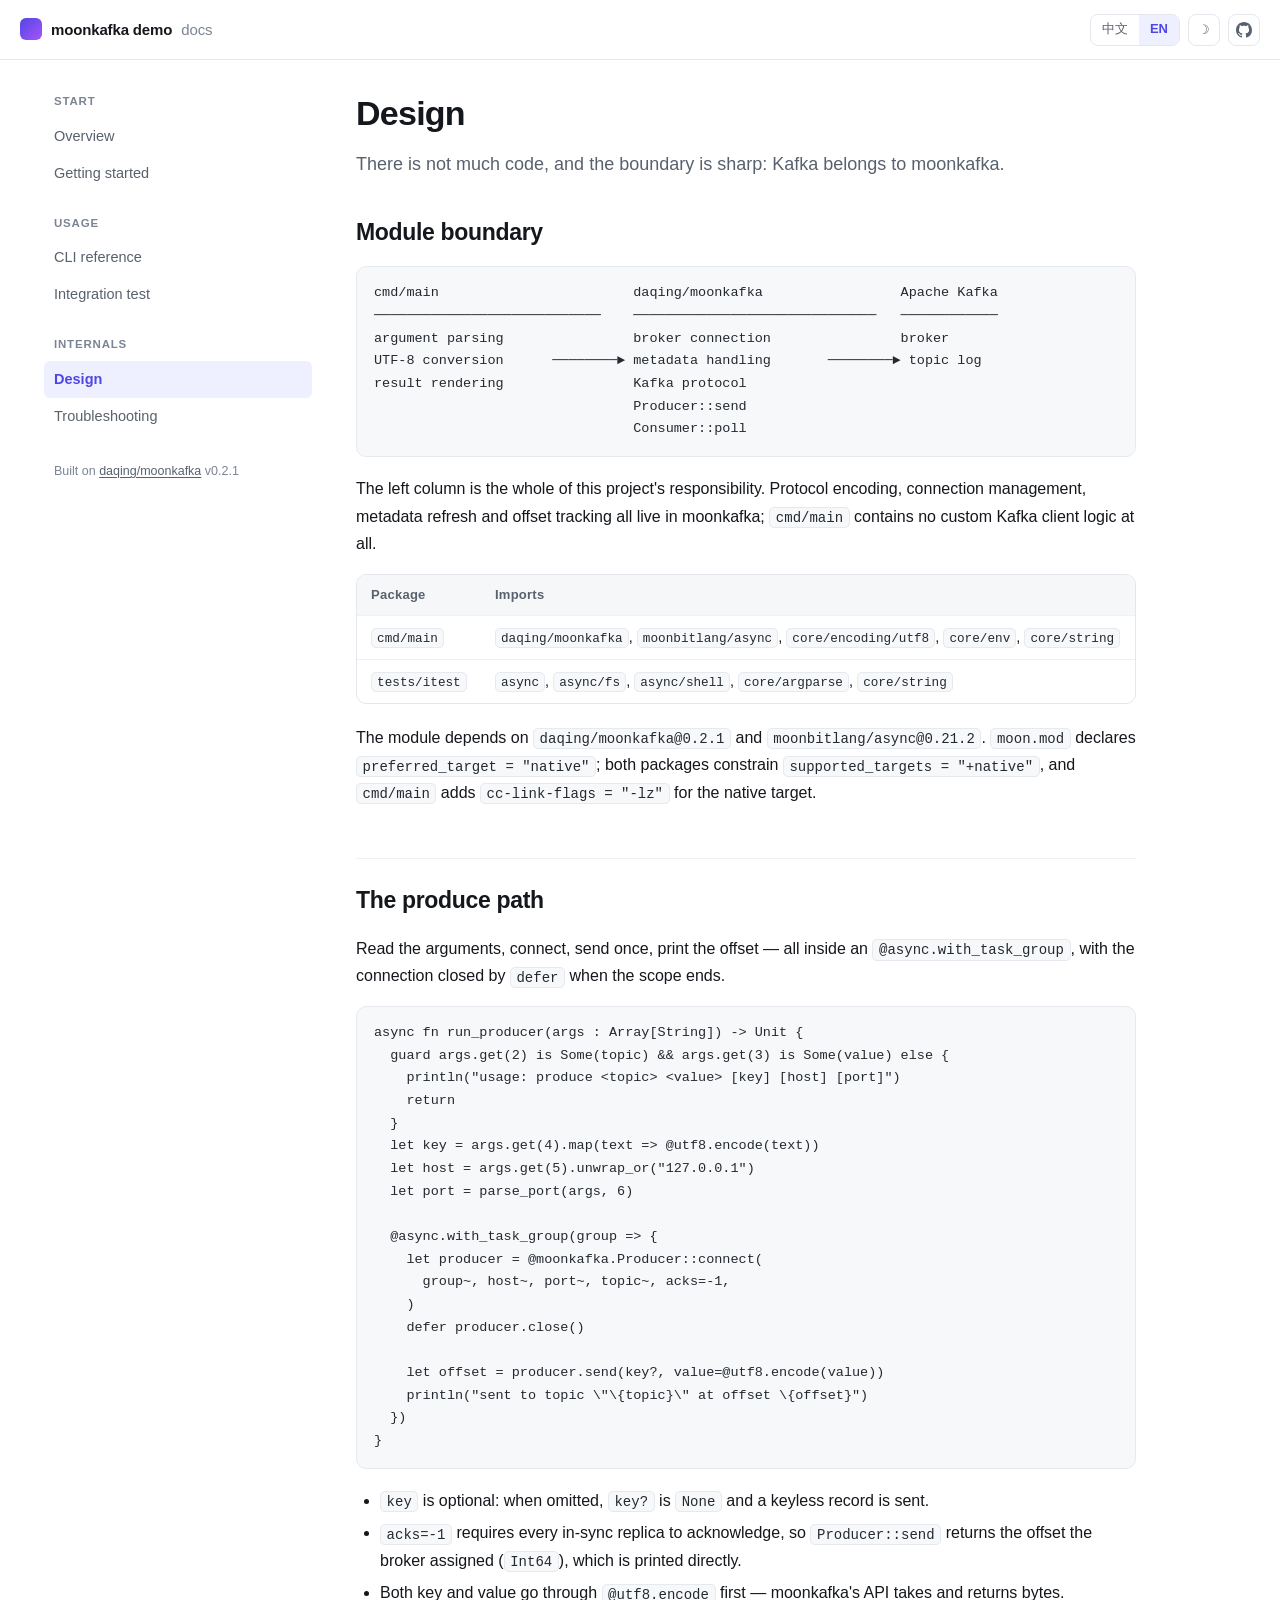
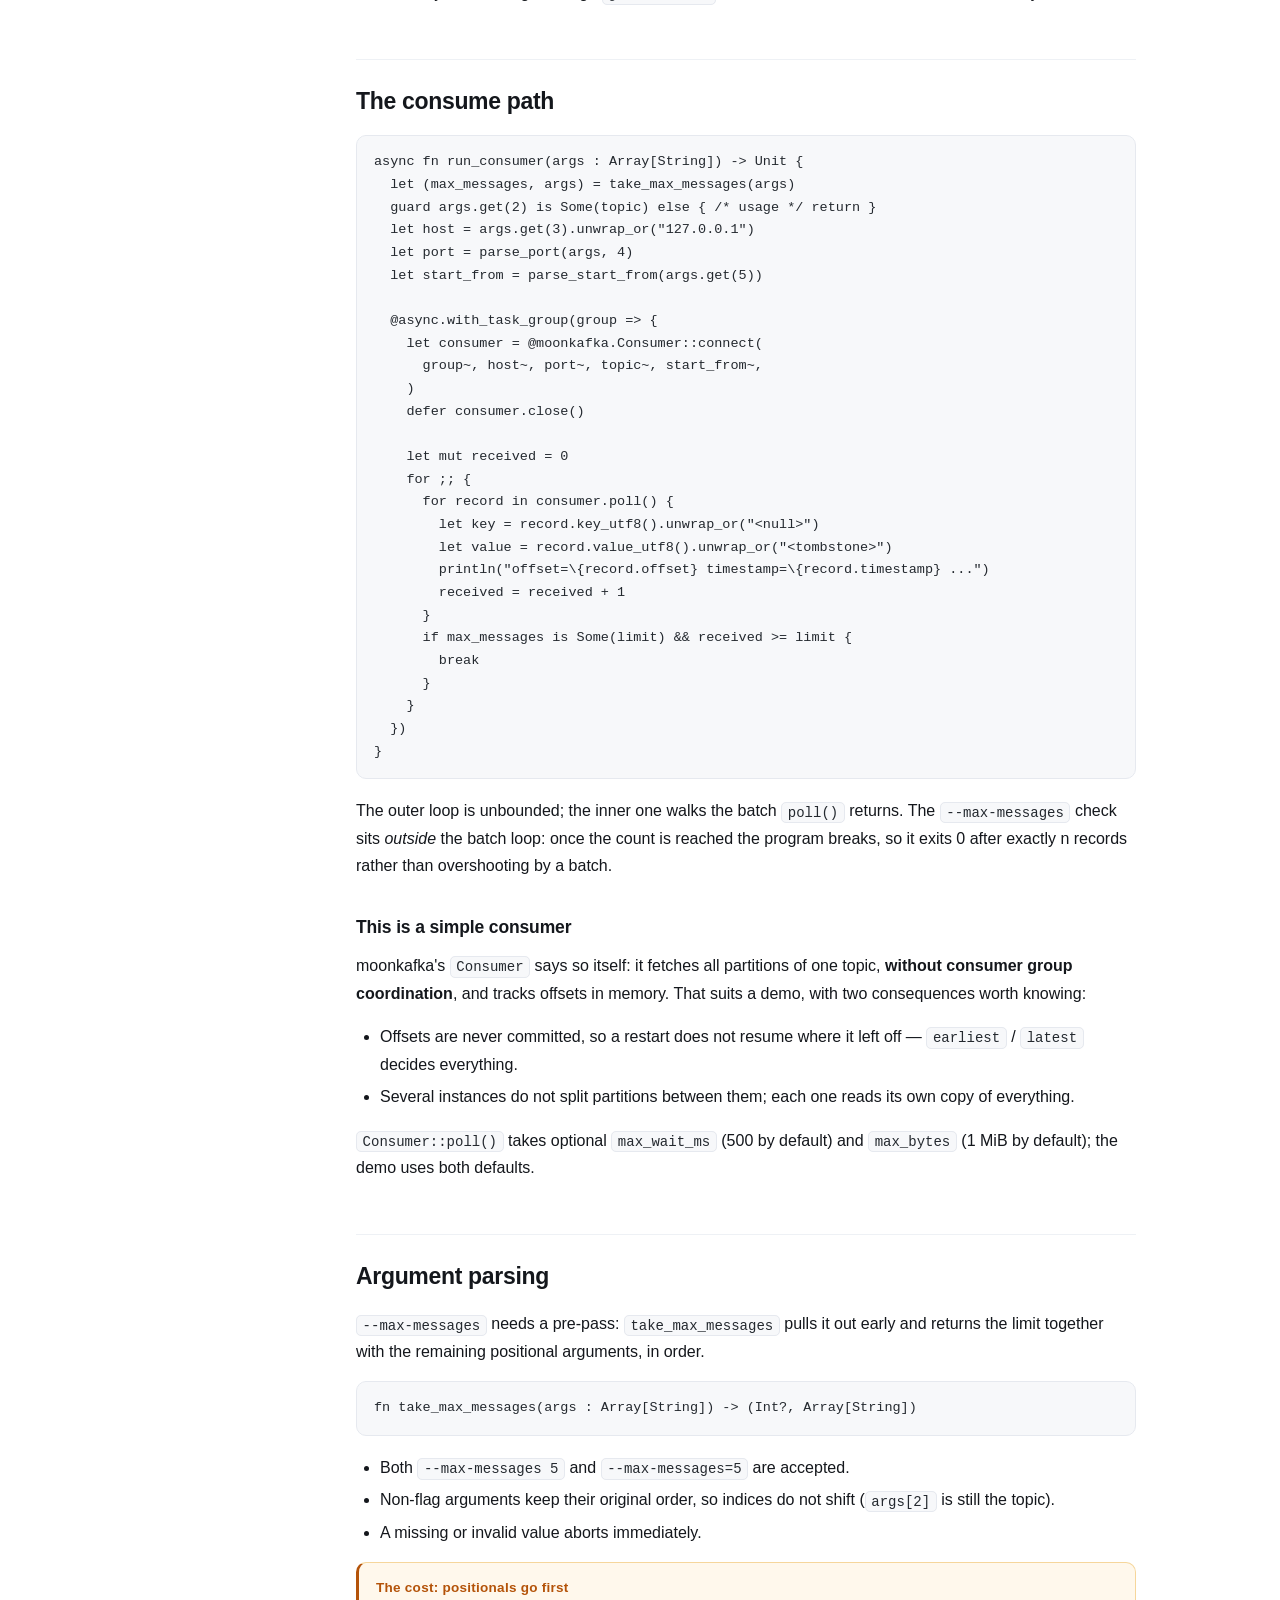
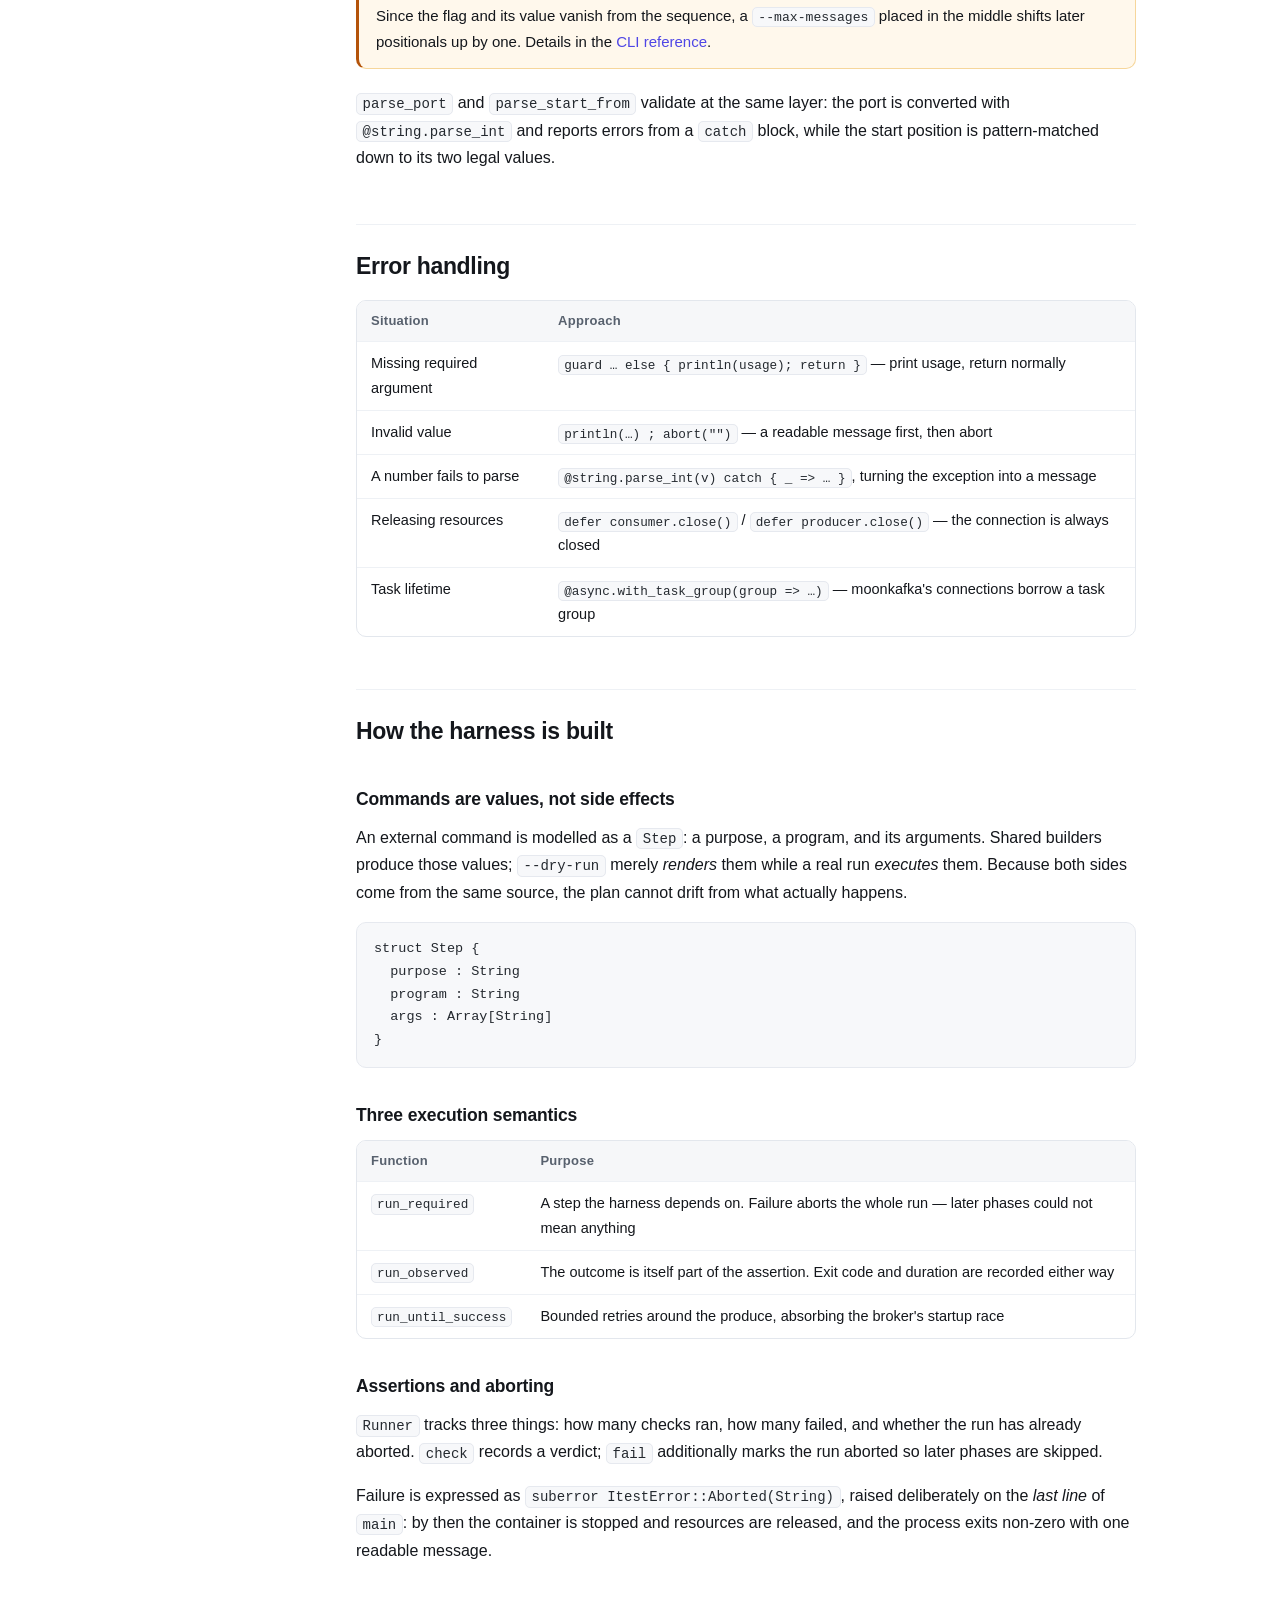
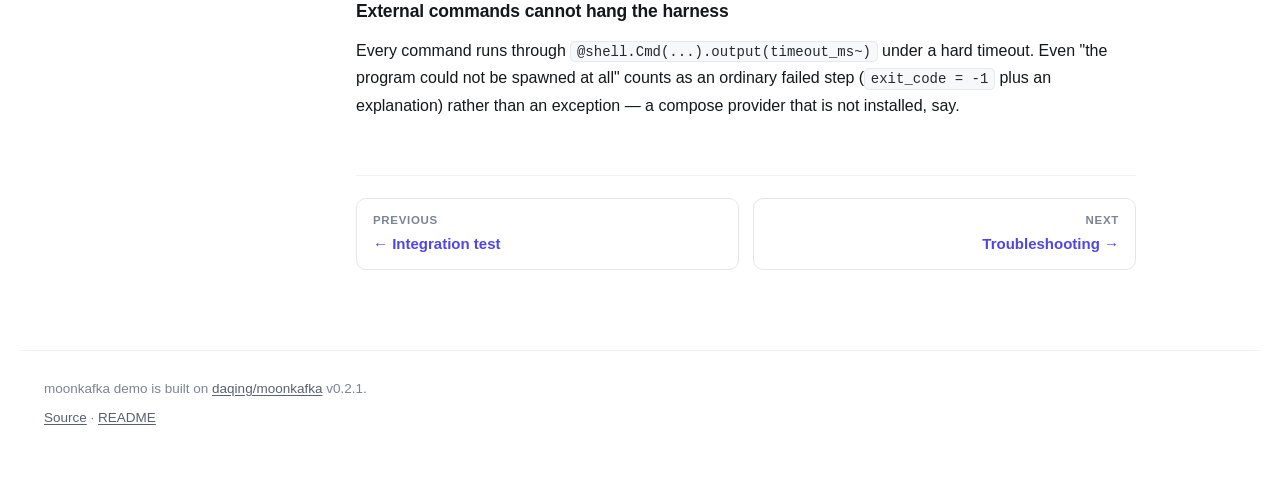
==== commit 410a1e1a: "Default the documentation site to English The site was Chinese-first; English is now what a fresh vi" ====
--- a/docs/architecture.html
+++ b/docs/architecture.html
@@ -1,10 +1,10 @@
 <!doctype html>
-<html lang="zh-CN" data-lang="zh">
+<html lang="en" data-lang="en" data-title-zh="设计与实现 · moonkafka demo">
 <head>
 <meta charset="utf-8">
 <meta name="viewport" content="width=device-width, initial-scale=1">
-<title>设计与实现 · moonkafka demo</title>
-<meta name="description" content="模块边界、produce/consume 的运行路径、错误处理与 harness 的设计。">
+<title>Design · moonkafka demo</title>
+<meta name="description" content="Module boundary, the produce and consume paths, error handling, and how the harness is built.">
 <script>
   (function () {
     var root = document.documentElement;
@@ -16,7 +16,7 @@
     if (theme !== "light" && theme !== "dark") {
       theme = window.matchMedia("(prefers-color-scheme: dark)").matches ? "dark" : "light";
     }
-    lang = lang === "en" ? "en" : "zh";
+    lang = lang === "zh" ? "zh" : "en";
     root.setAttribute("data-theme", theme);
     root.setAttribute("data-lang", lang);
     root.setAttribute("lang", lang === "en" ? "en" : "zh-CN");
@@ -34,9 +34,9 @@
   <span class="header-spacer"></span>
   <div class="header-actions">
     <button class="nav-toggle" type="button" aria-expanded="false" aria-controls="sidebar">☰</button>
-    <div class="lang-switch" role="group" aria-label="切换到英文">
-      <button type="button" data-lang-set="zh" aria-pressed="true">中文</button>
-      <button type="button" data-lang-set="en" aria-pressed="false">EN</button>
+    <div class="lang-switch" role="group" aria-label="Switch to Chinese">
+      <button type="button" data-lang-set="zh" aria-pressed="false">中文</button>
+      <button type="button" data-lang-set="en" aria-pressed="true">EN</button>
     </div>
     <button class="theme-toggle" type="button">☽</button>
     <a class="icon-link" href="https://github.com/daqing/moonkafka-demo" aria-label="GitHub">
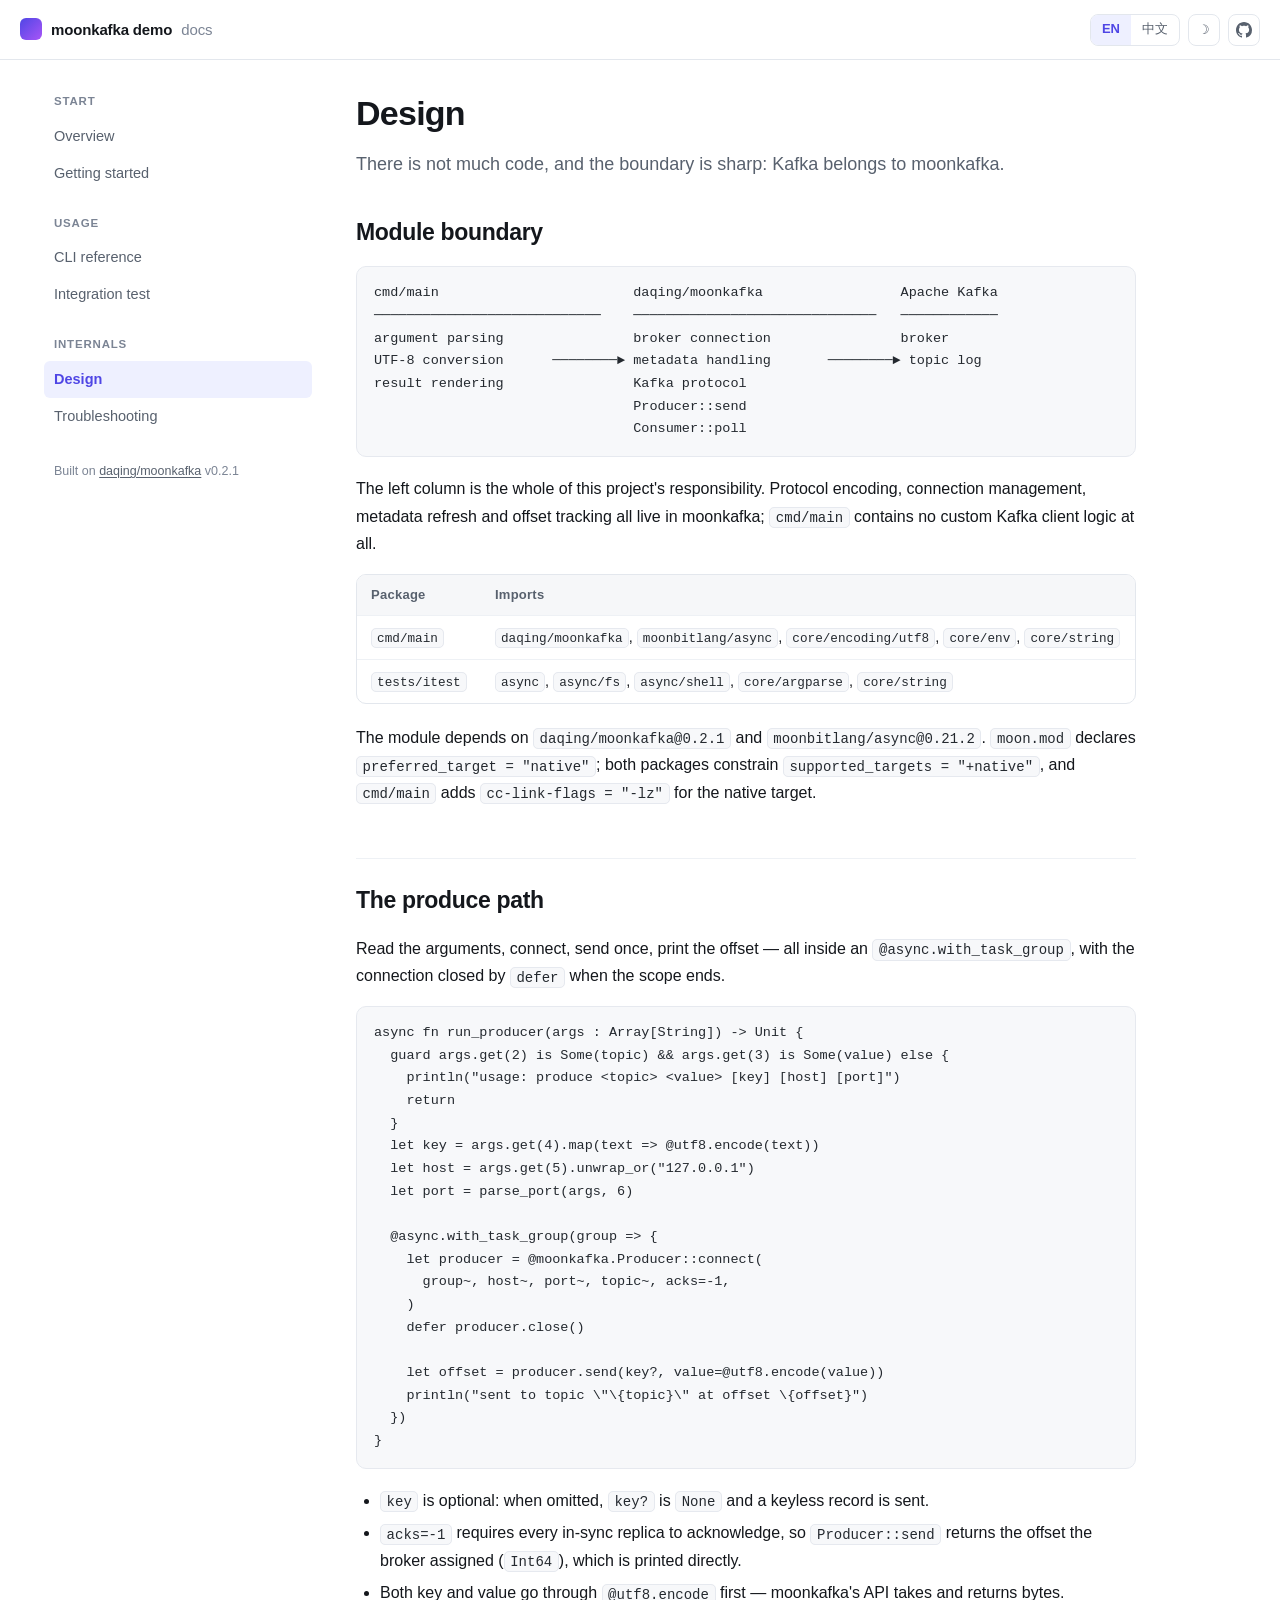
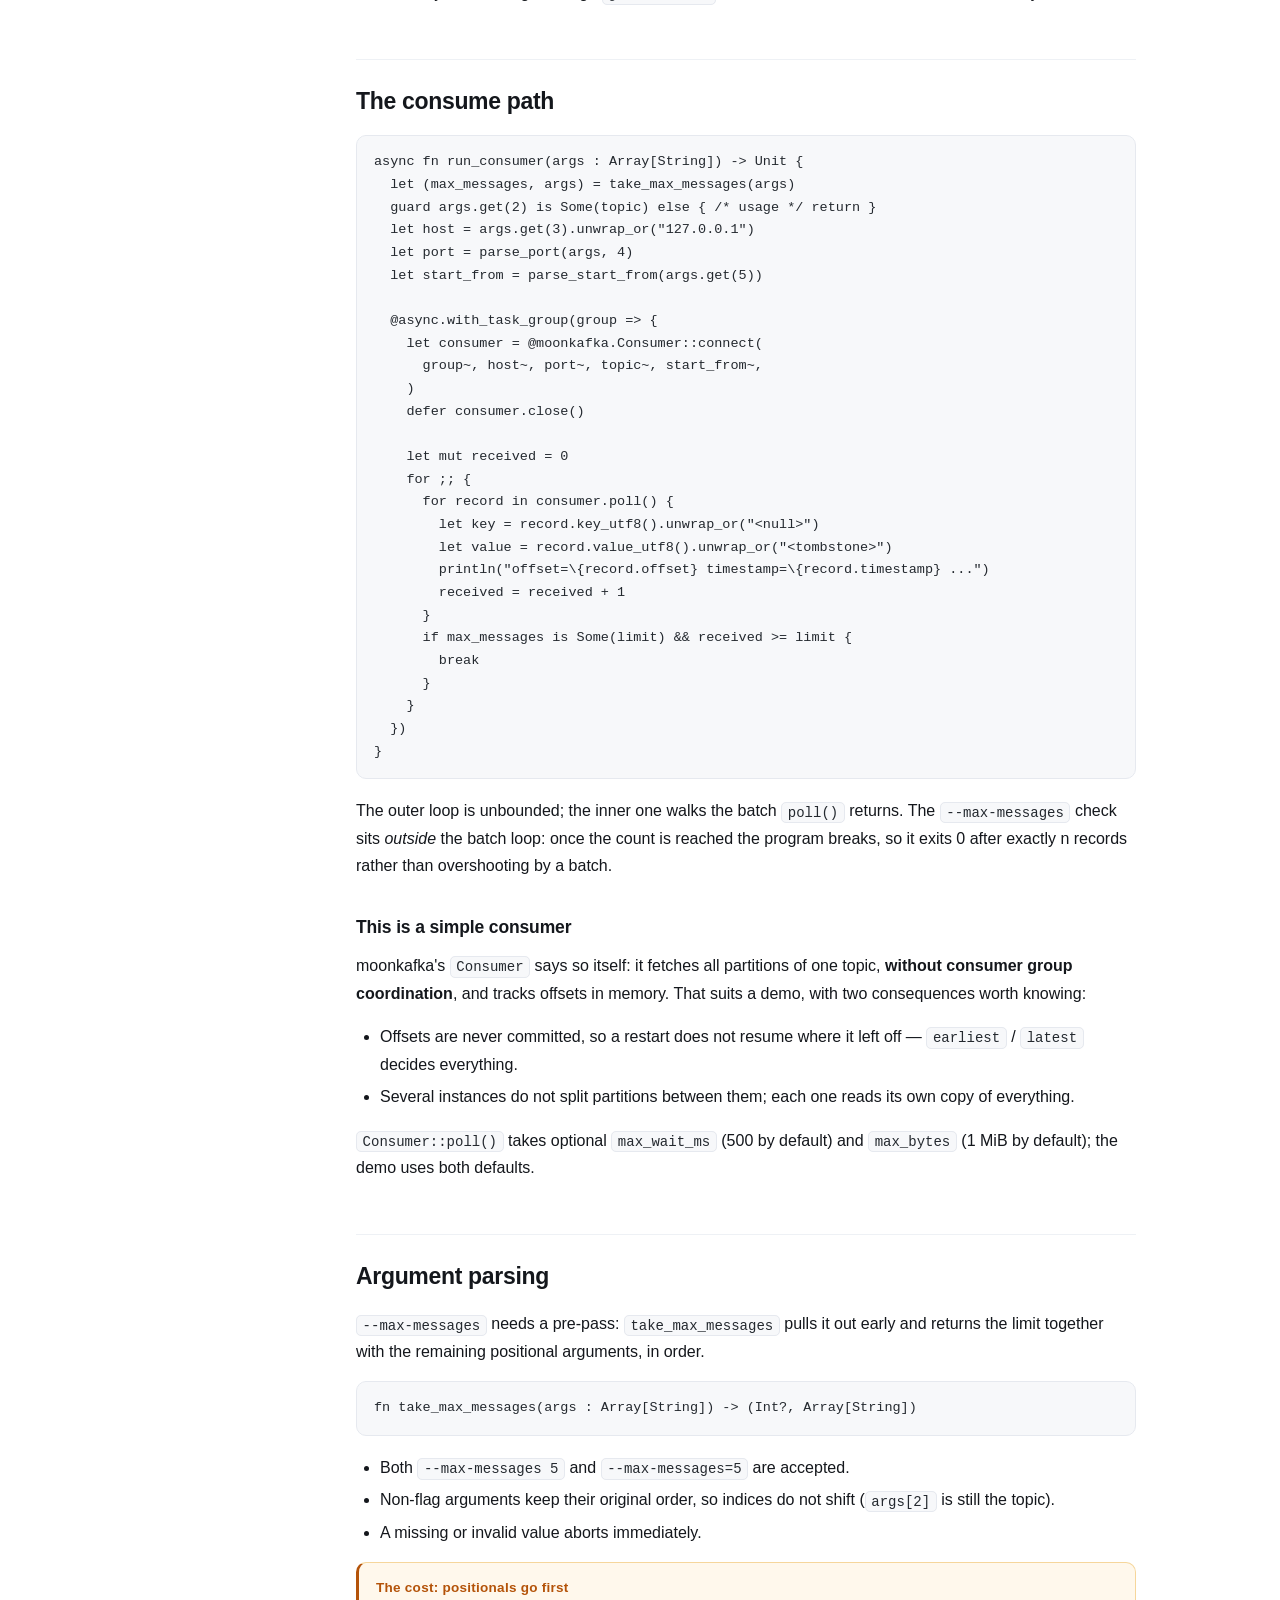
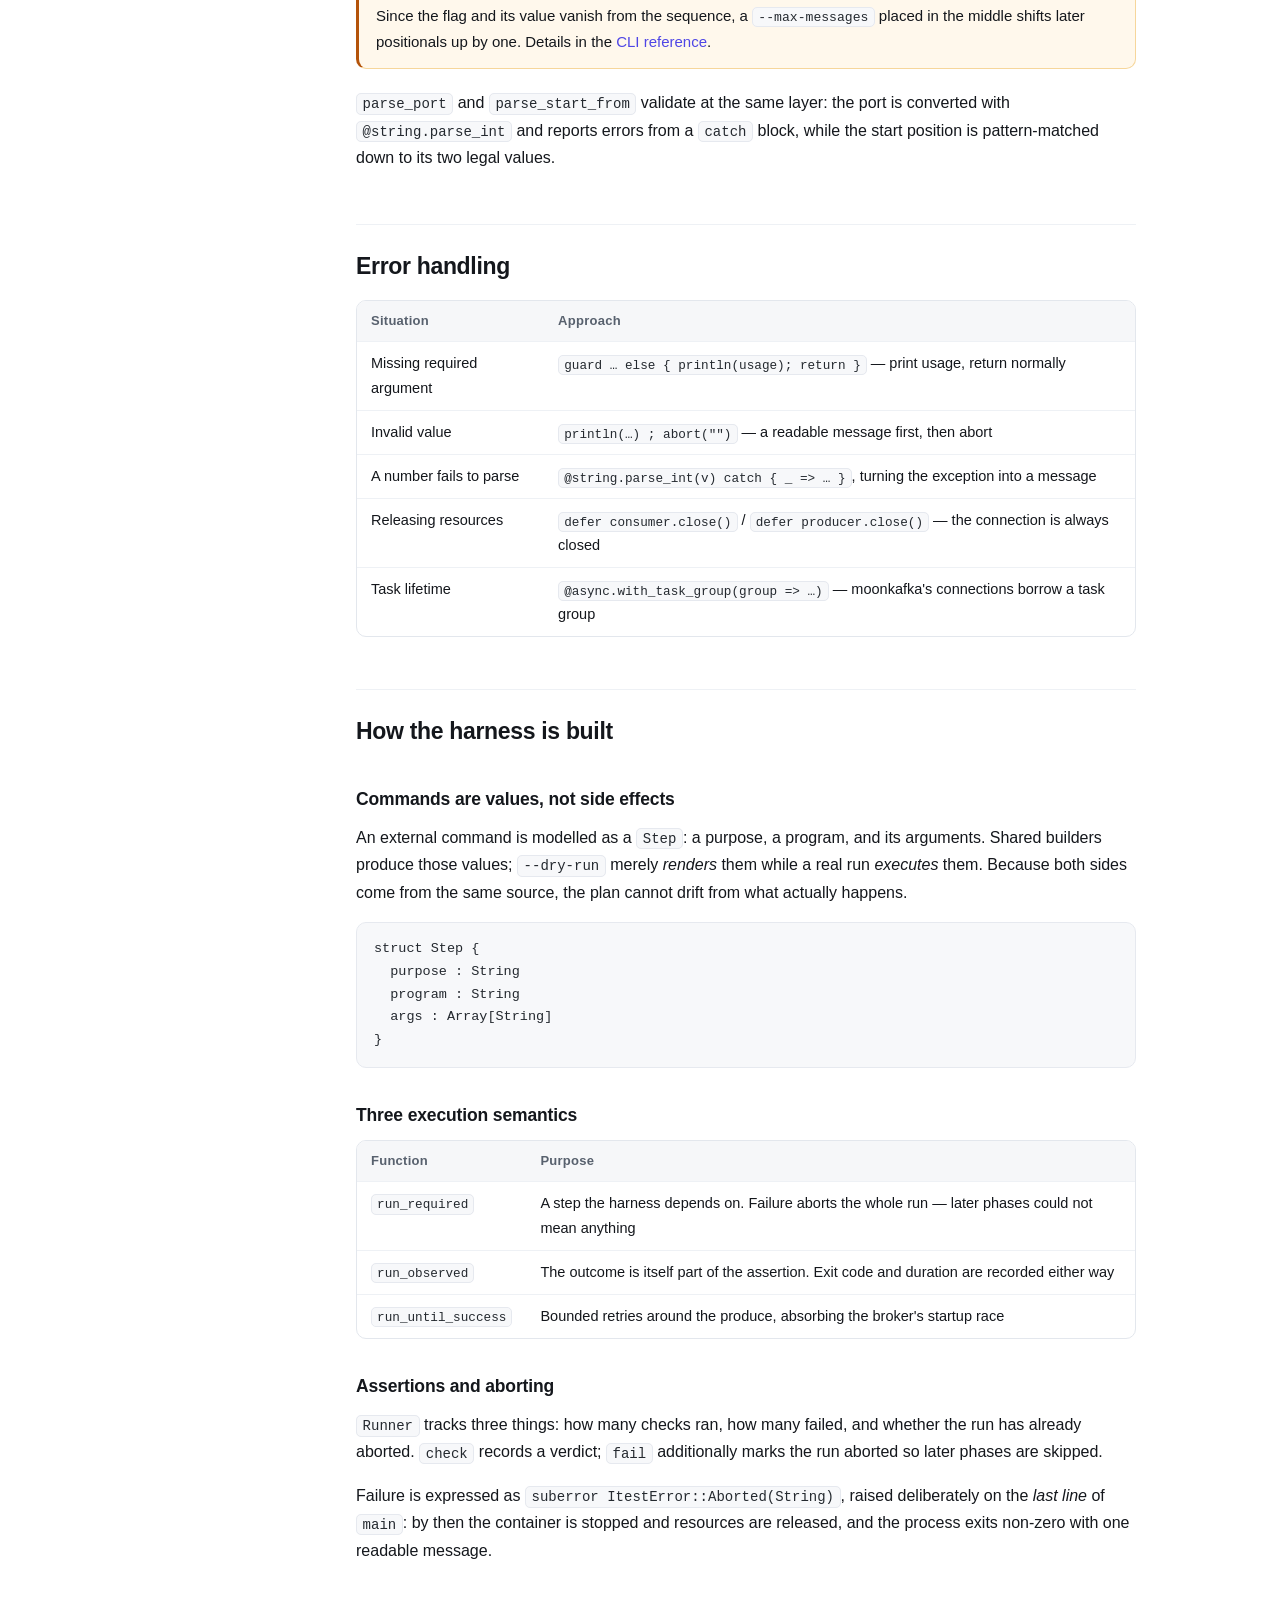
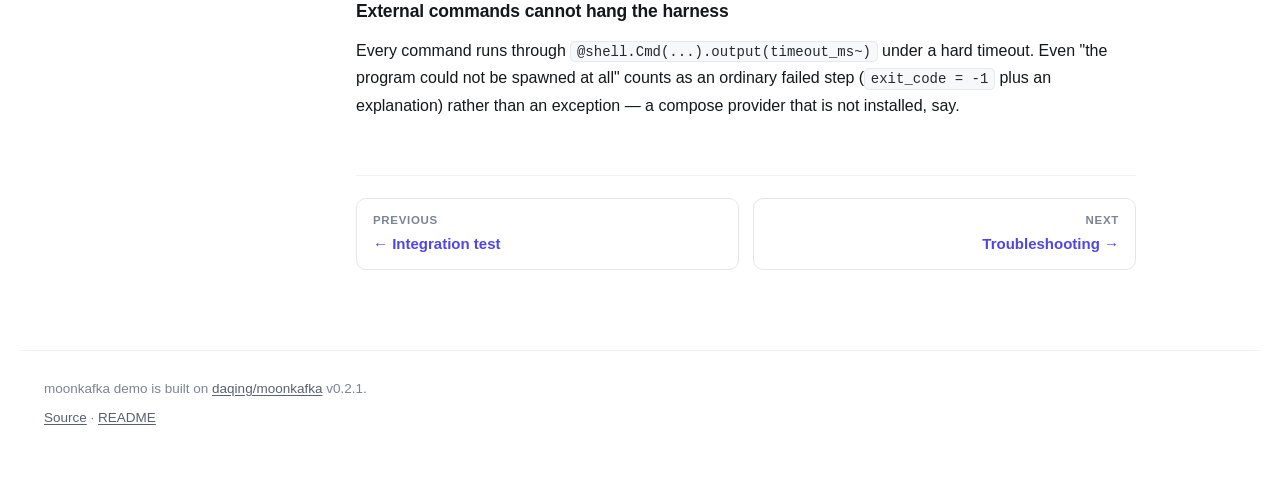
==== commit 39d71d2a: "Put EN first in the language switch English is the default now, so it should read first. Swapped the" ====
--- a/docs/architecture.html
+++ b/docs/architecture.html
@@ -35,8 +35,8 @@
   <div class="header-actions">
     <button class="nav-toggle" type="button" aria-expanded="false" aria-controls="sidebar">☰</button>
     <div class="lang-switch" role="group" aria-label="Switch to Chinese">
+      <button type="button" data-lang-set="en" aria-pressed="true">EN</button>
       <button type="button" data-lang-set="zh" aria-pressed="false">中文</button>
-      <button type="button" data-lang-set="en" aria-pressed="true">EN</button>
     </div>
     <button class="theme-toggle" type="button">☽</button>
     <a class="icon-link" href="https://github.com/daqing/moonkafka-demo" aria-label="GitHub">
--- a/docs/assets/style.css
+++ b/docs/assets/style.css
@@ -201,7 +201,13 @@
   cursor: pointer;
 }
 
-.lang-switch button[aria-pressed="true"] {
+/* Drive the highlight from the language on <html> rather than the aria-pressed
+ * hard-coded in the markup: the inline head script sets data-lang before first
+ * paint, so a returning reader whose stored choice is not the default never
+ * sees the wrong button lit. aria-pressed is still kept up to date for
+ * assistive tech, it just no longer decides the colour. */
+:root[data-lang="en"] .lang-switch button[data-lang-set="en"],
+:root[data-lang="zh"] .lang-switch button[data-lang-set="zh"] {
   background: var(--accent-soft);
   color: var(--accent);
 }
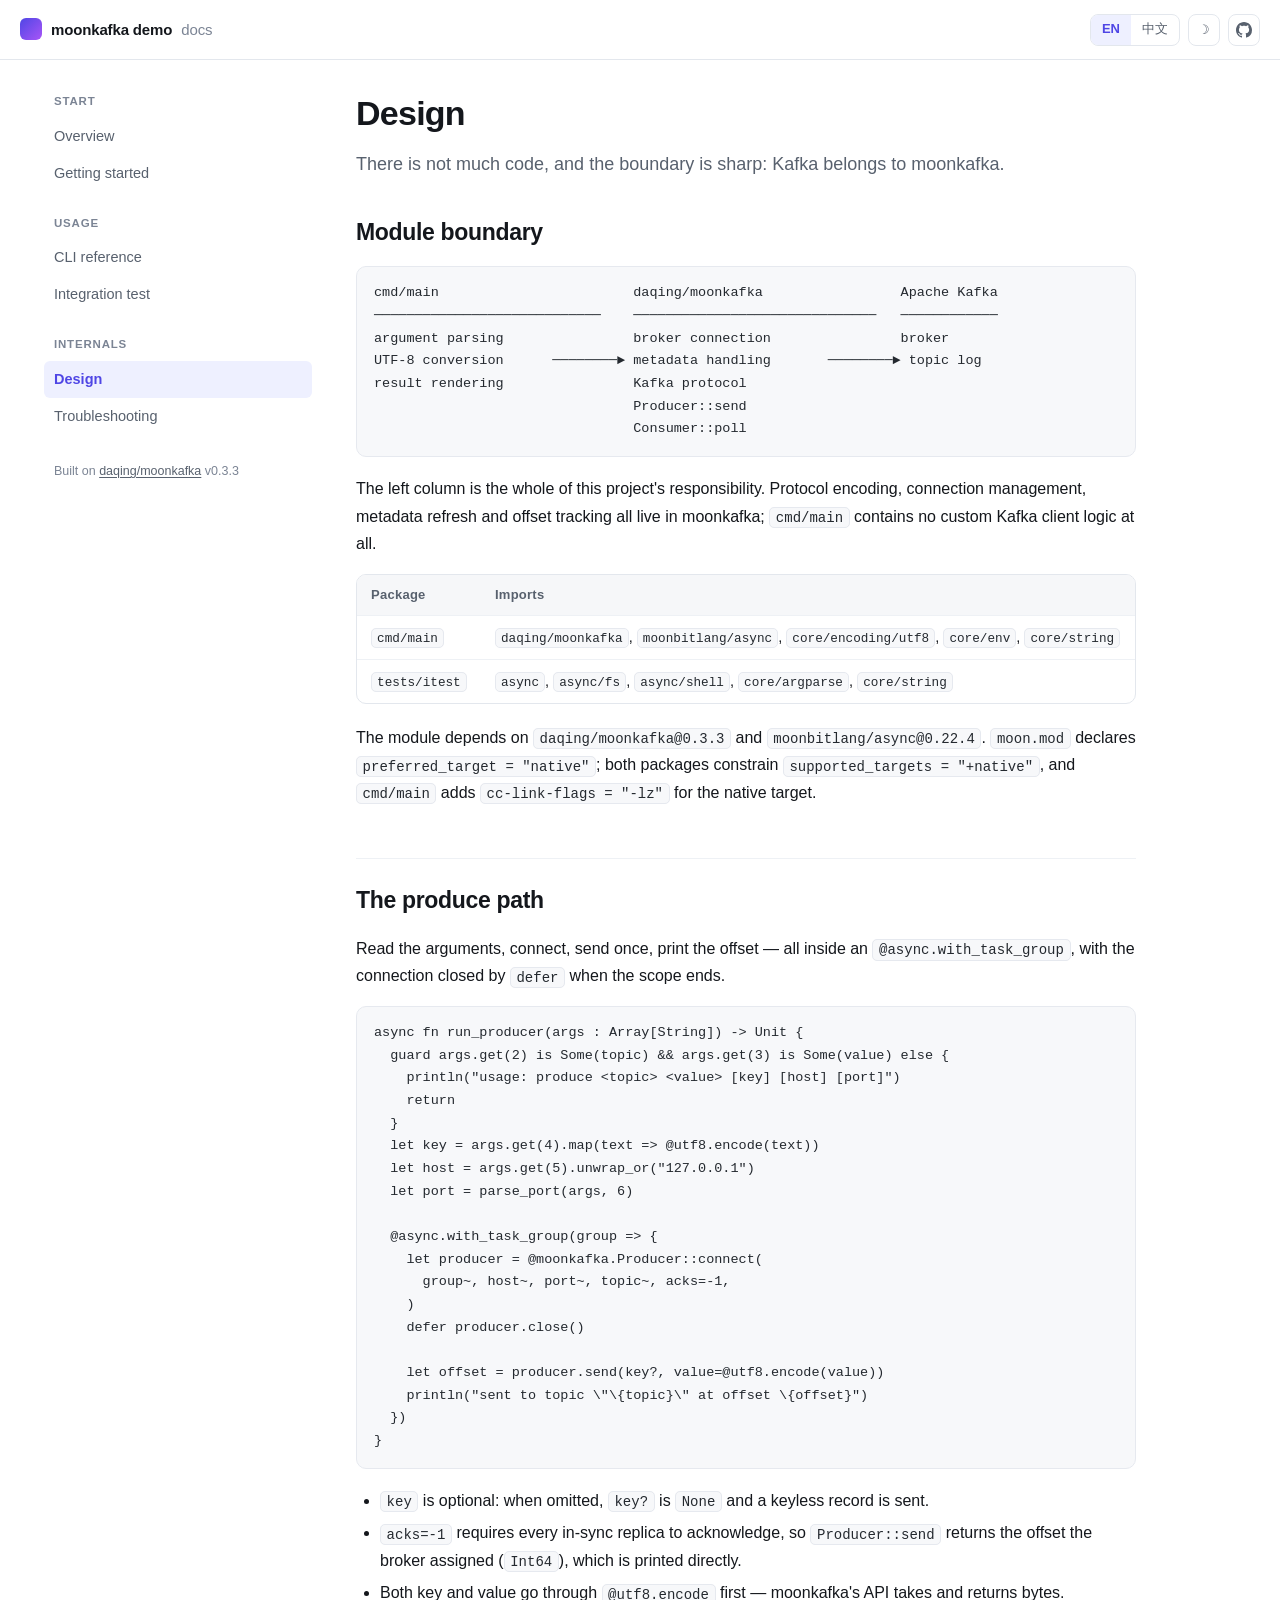
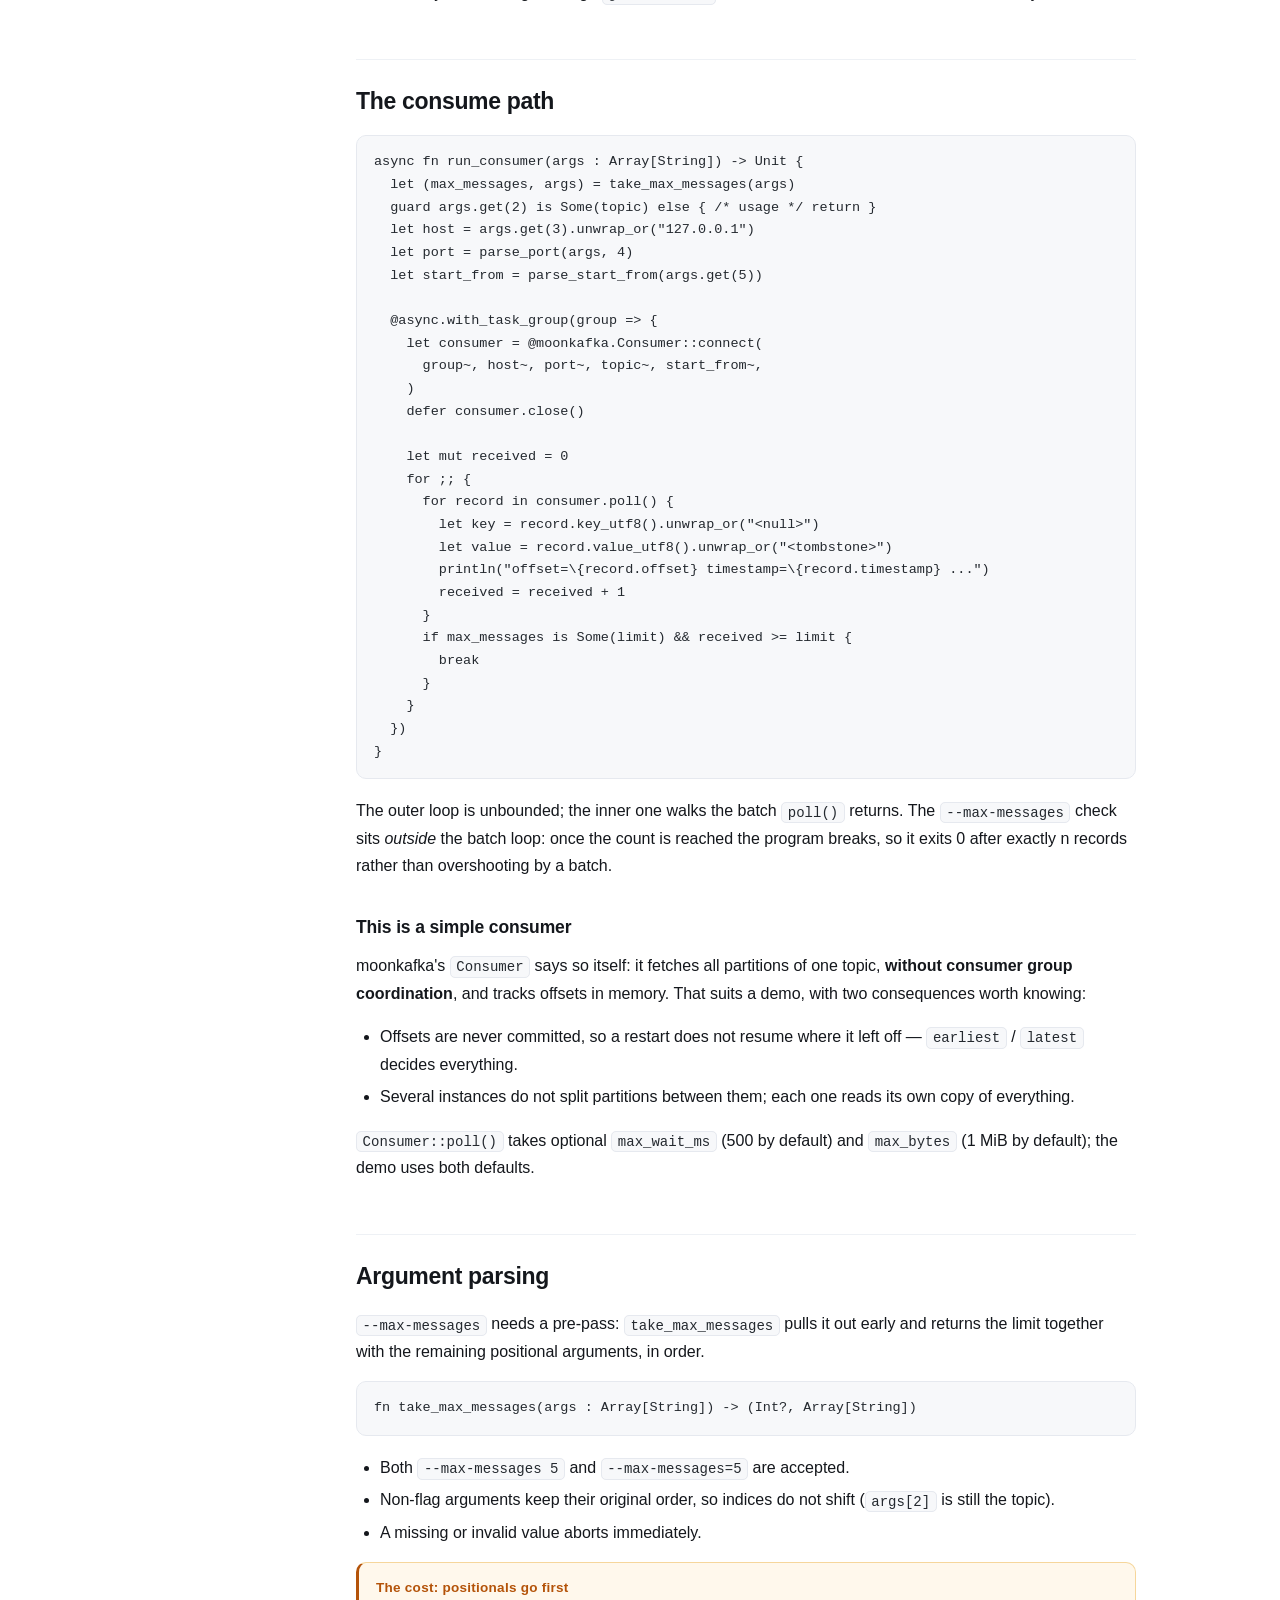
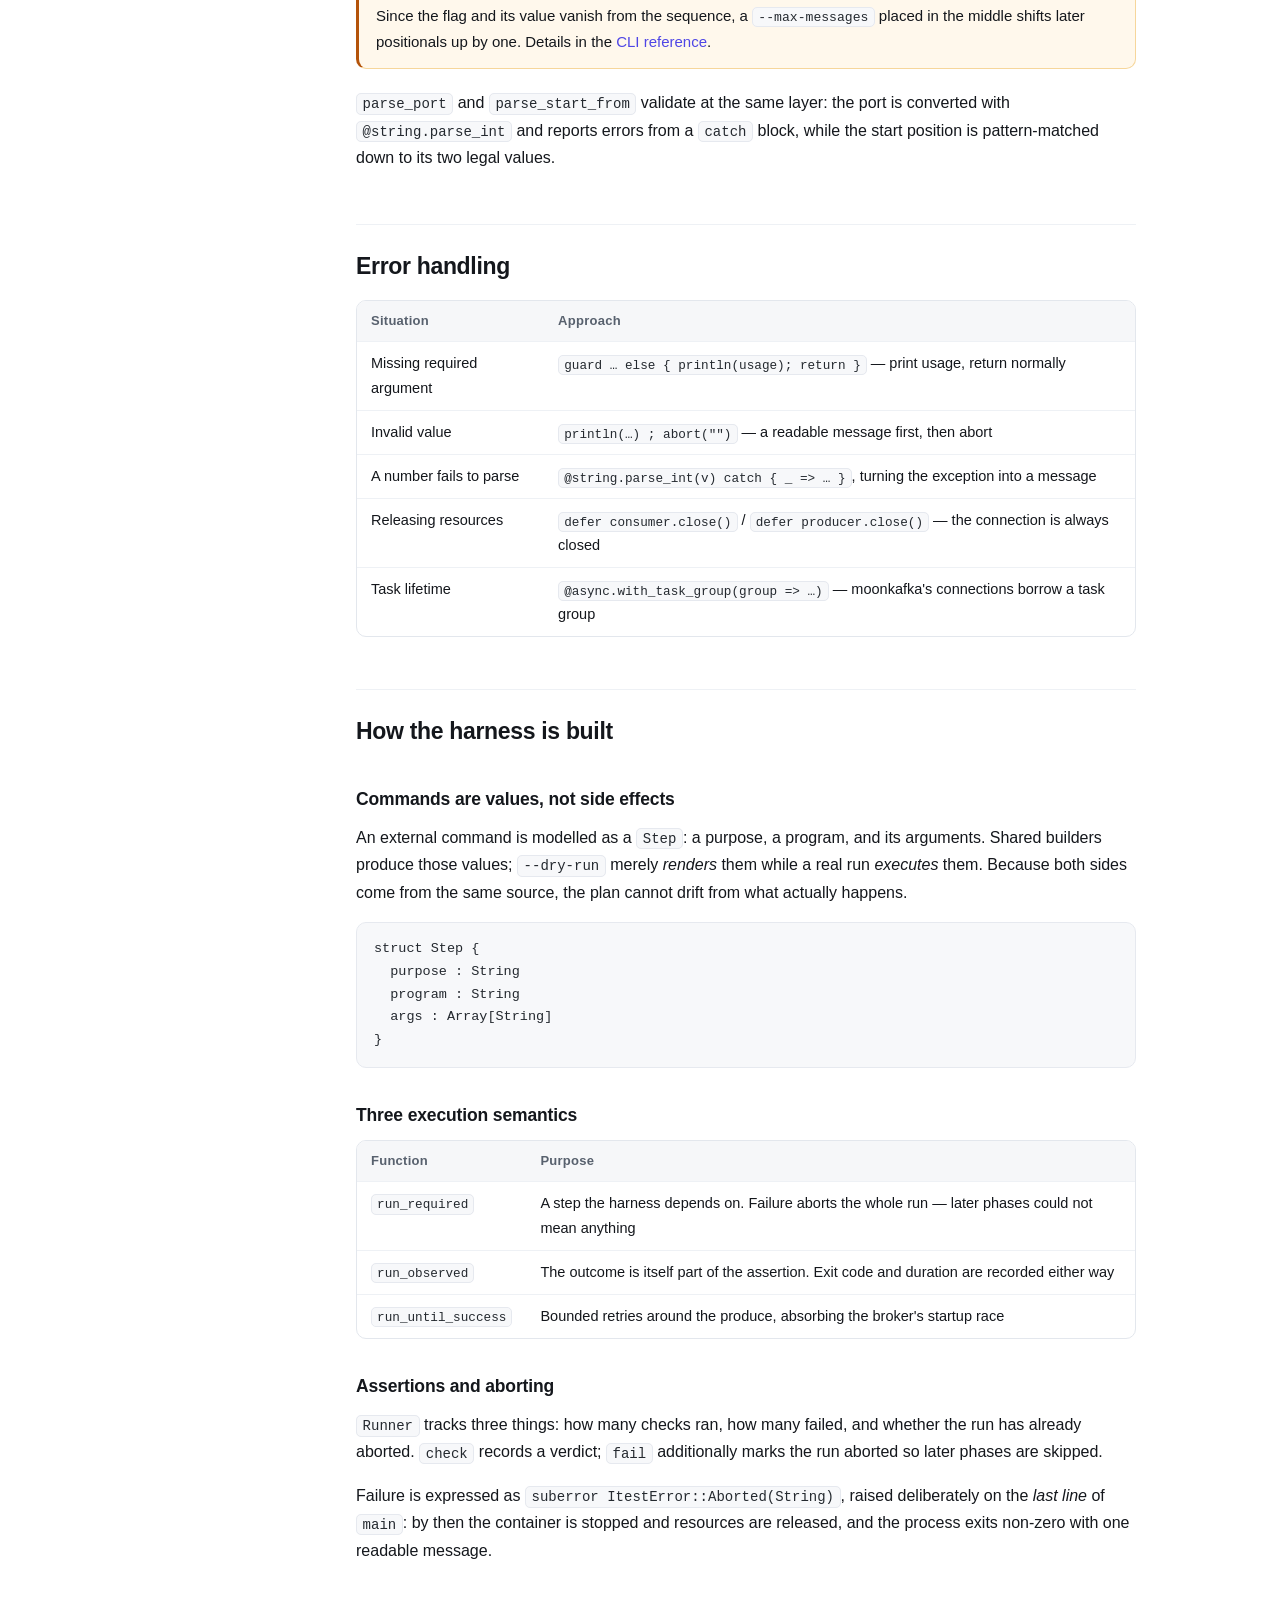
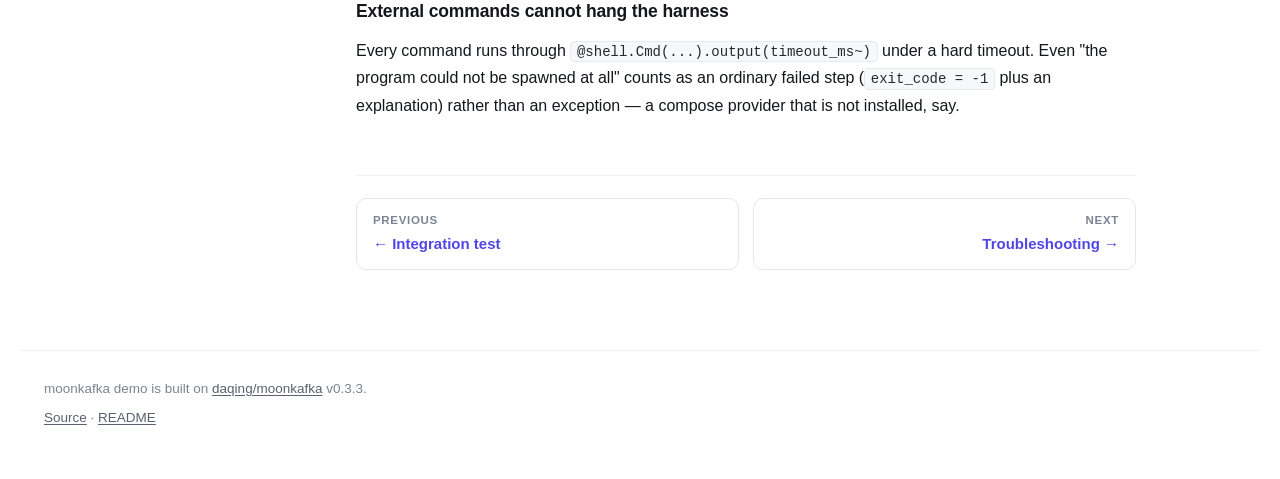
==== commit a7f88f06: "Upgrade moonkafka to 0.3.3 and async to 0.22.4 Refresh the demo against the latest mooncakes.io rele" ====
--- a/docs/architecture.html
+++ b/docs/architecture.html
@@ -64,8 +64,8 @@
       <a href="troubleshooting.html"><span data-l="zh">常见问题</span><span data-l="en">Troubleshooting</span></a>
     </div>
     <p class="sidebar-foot">
-      <span data-l="zh">基于 <a href="https://github.com/daqing/moonkafka">daqing/moonkafka</a> v0.2.1</span>
-      <span data-l="en">Built on <a href="https://github.com/daqing/moonkafka">daqing/moonkafka</a> v0.2.1</span>
+      <span data-l="zh">基于 <a href="https://github.com/daqing/moonkafka">daqing/moonkafka</a> v0.3.3</span>
+      <span data-l="en">Built on <a href="https://github.com/daqing/moonkafka">daqing/moonkafka</a> v0.3.3</span>
     </p>
   </nav>
 
@@ -116,15 +116,15 @@
     </div>
 
     <p data-l="zh">
-      模块依赖是 <code>daqing/moonkafka@0.2.1</code> 与
-      <code>moonbitlang/async@0.21.2</code>。<code>moon.mod</code> 声明
+      模块依赖是 <code>daqing/moonkafka@0.3.3</code> 与
+      <code>moonbitlang/async@0.22.4</code>。<code>moon.mod</code> 声明
       <code>preferred_target = "native"</code>；两个包都限制
       <code>supported_targets = "+native"</code>，<code>cmd/main</code> 还为 native 目标加了
       <code>cc-link-flags = "-lz"</code>。
     </p>
     <p data-l="en">
-      The module depends on <code>daqing/moonkafka@0.2.1</code> and
-      <code>moonbitlang/async@0.21.2</code>. <code>moon.mod</code> declares
+      The module depends on <code>daqing/moonkafka@0.3.3</code> and
+      <code>moonbitlang/async@0.22.4</code>. <code>moon.mod</code> declares
       <code>preferred_target = "native"</code>; both packages constrain
       <code>supported_targets = "+native"</code>, and <code>cmd/main</code> adds
       <code>cc-link-flags = "-lz"</code> for the native target.
@@ -422,8 +422,8 @@
 
 <footer class="site-footer">
   <p>
-    <span data-l="zh">moonkafka demo 基于 <a href="https://github.com/daqing/moonkafka">daqing/moonkafka</a> v0.2.1 构建。</span>
-    <span data-l="en">moonkafka demo is built on <a href="https://github.com/daqing/moonkafka">daqing/moonkafka</a> v0.2.1.</span>
+    <span data-l="zh">moonkafka demo 基于 <a href="https://github.com/daqing/moonkafka">daqing/moonkafka</a> v0.3.3 构建。</span>
+    <span data-l="en">moonkafka demo is built on <a href="https://github.com/daqing/moonkafka">daqing/moonkafka</a> v0.3.3.</span>
   </p>
   <p>
     <a href="https://github.com/daqing/moonkafka-demo"><span data-l="zh">源码</span><span data-l="en">Source</span></a>
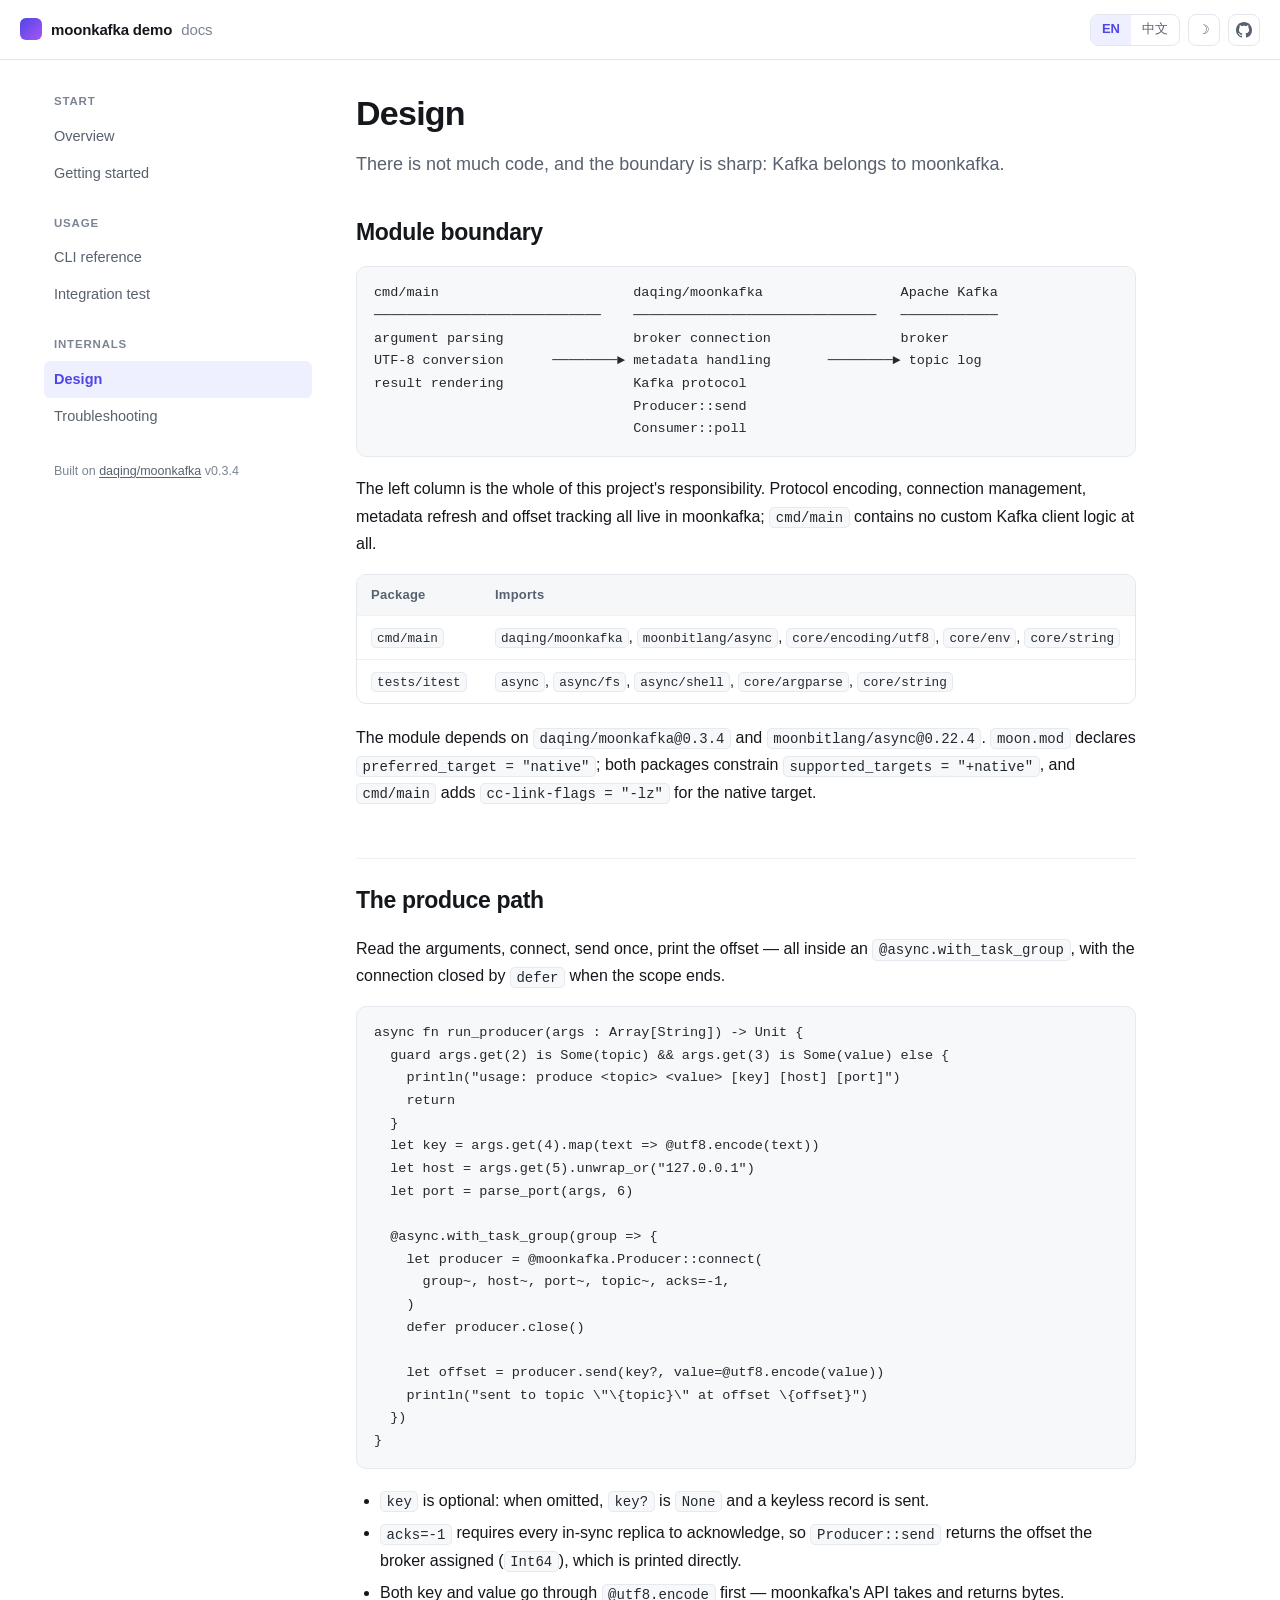
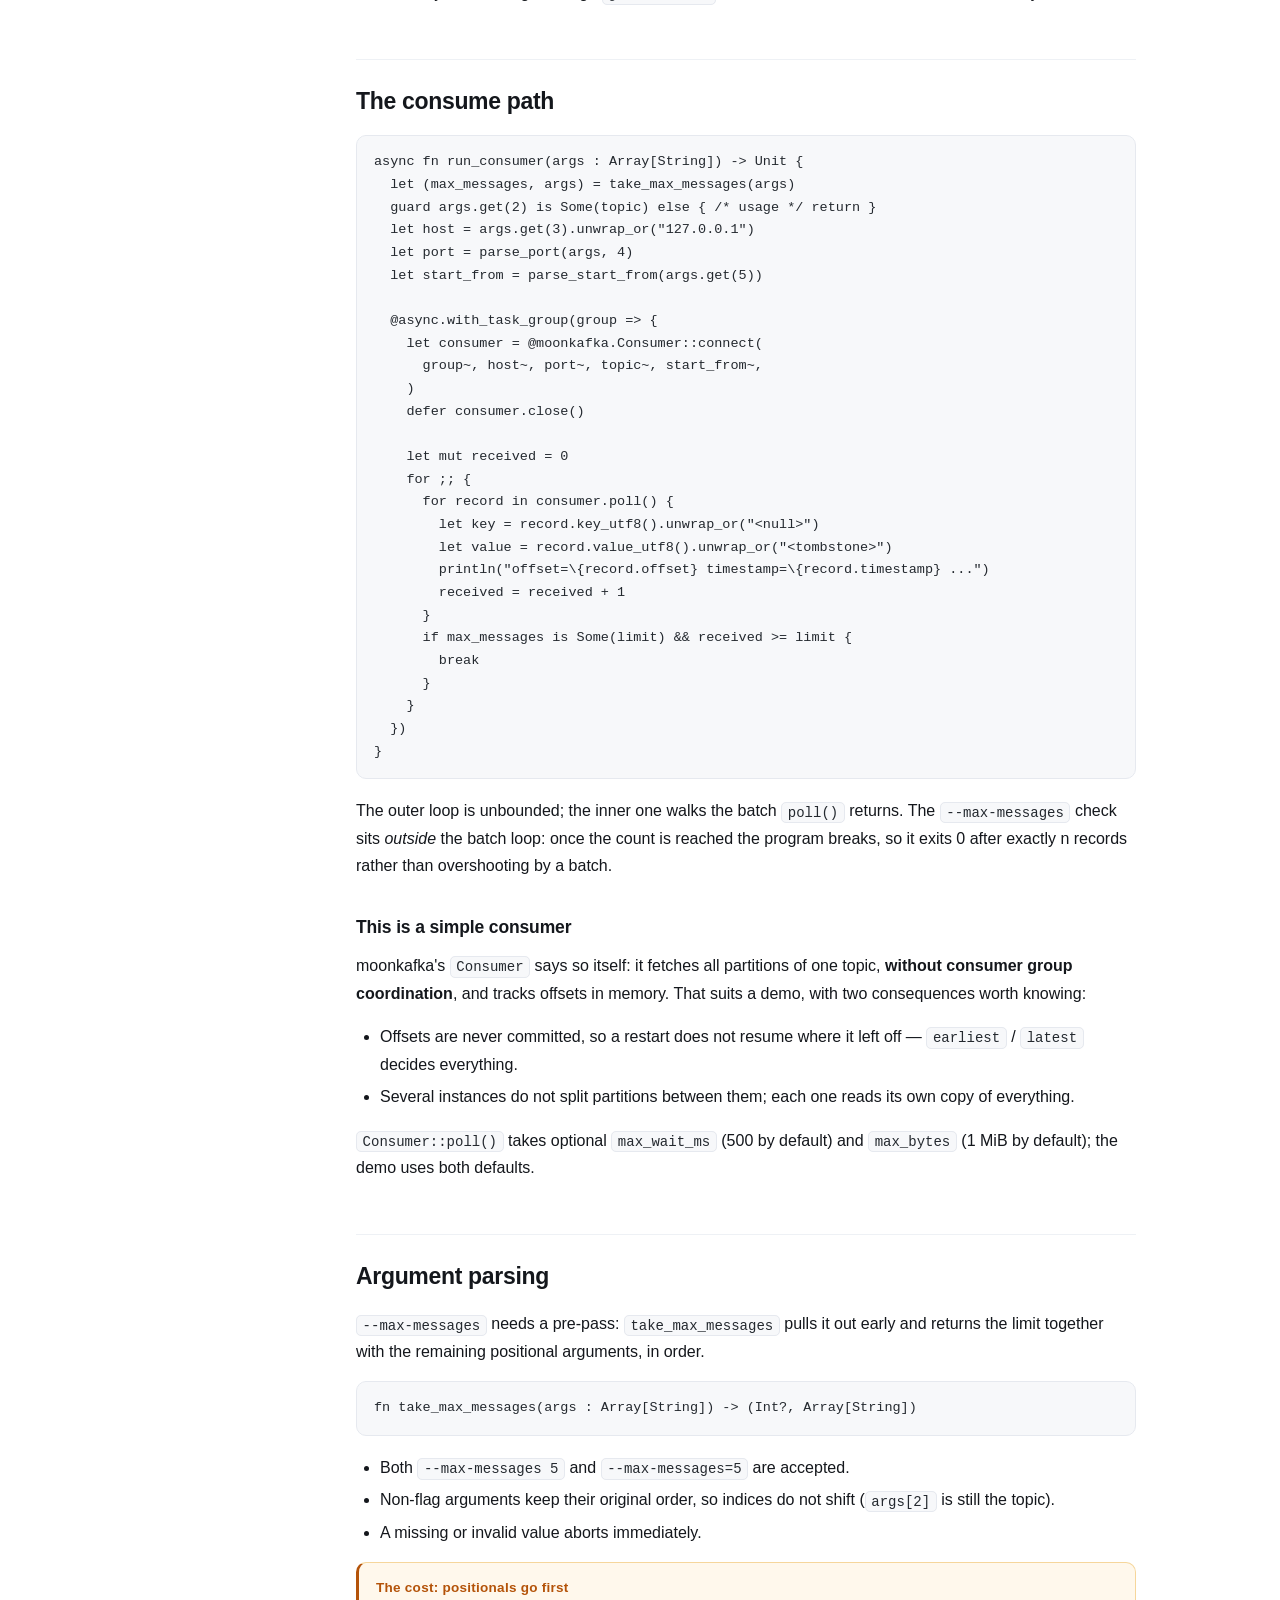
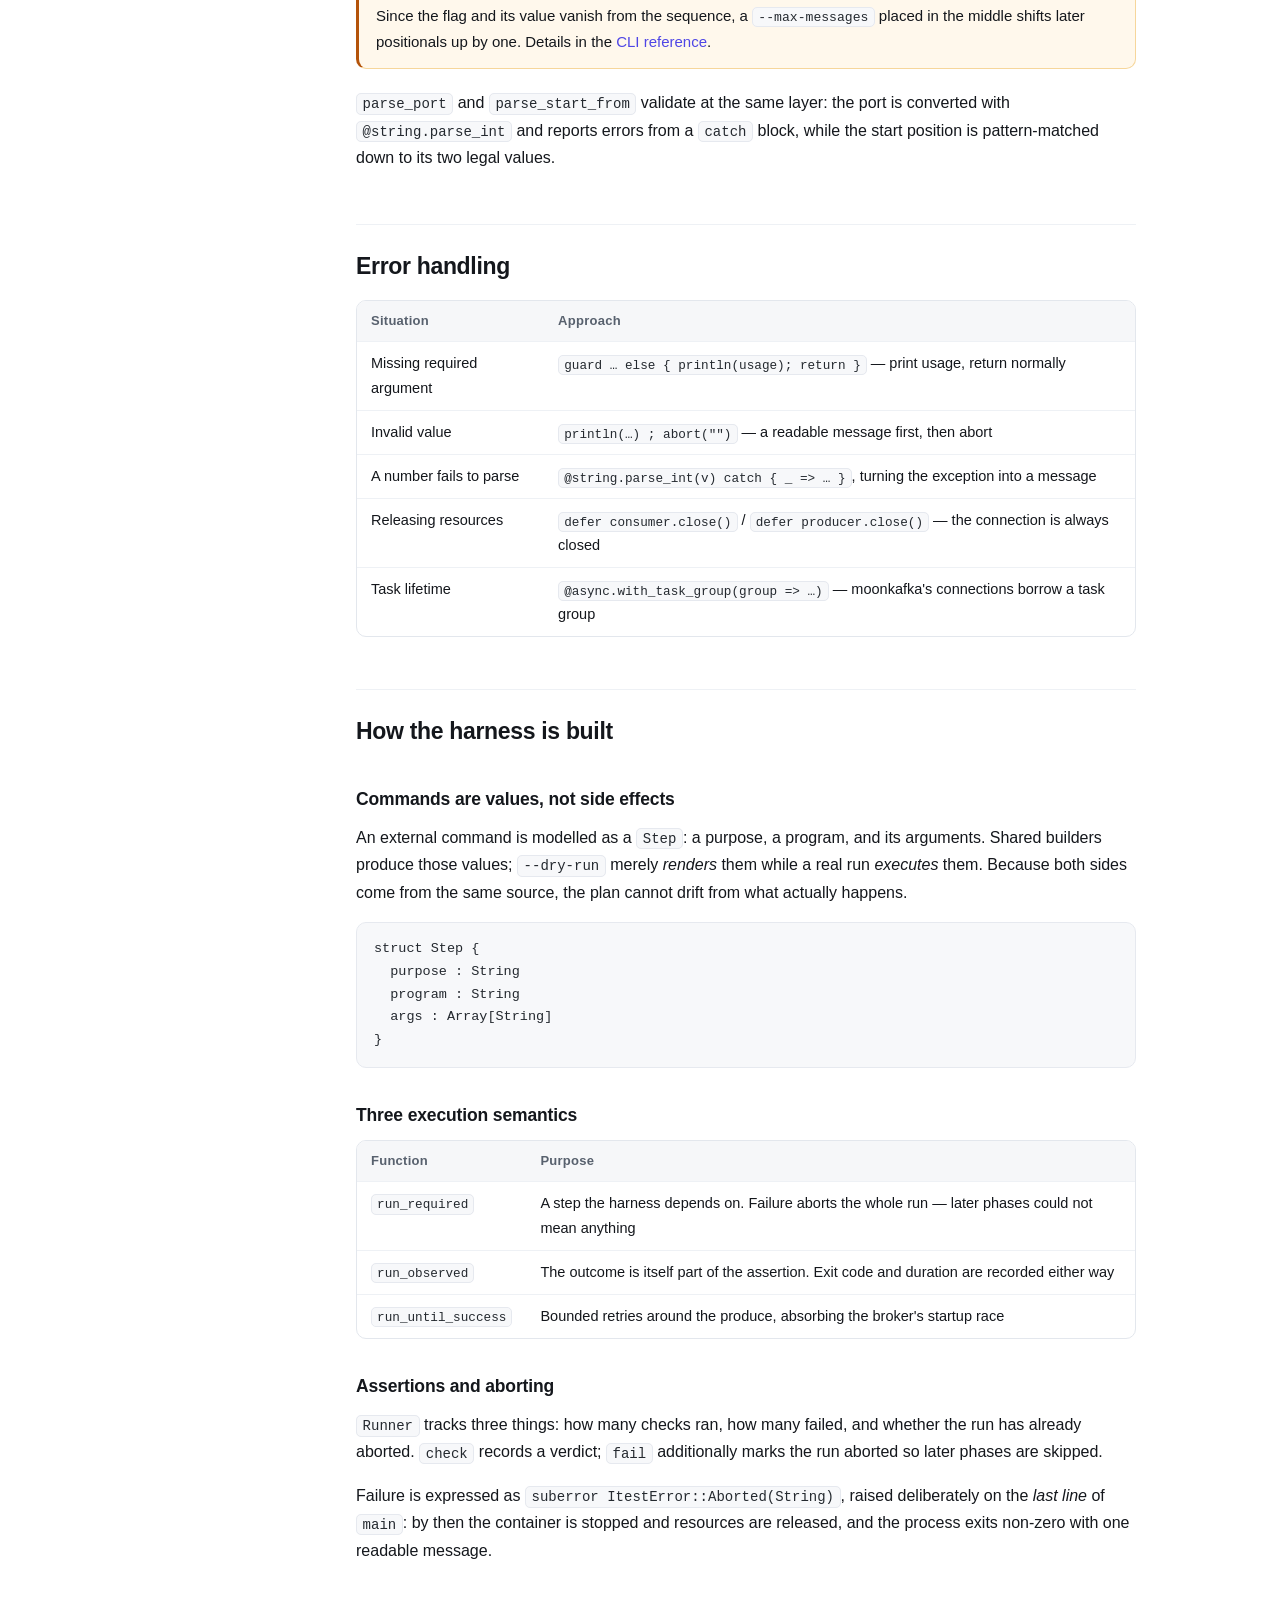
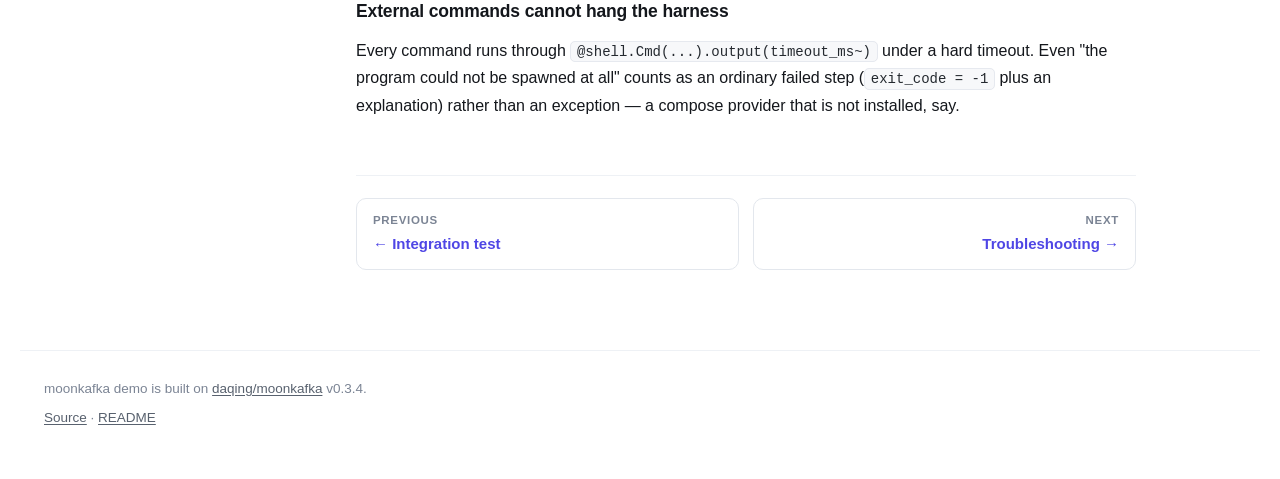
==== commit a9671174: "Upgrade moonkafka to 0.3.4 Refresh the demo against the latest mooncakes.io release. That release is" ====
--- a/docs/architecture.html
+++ b/docs/architecture.html
@@ -64,8 +64,8 @@
       <a href="troubleshooting.html"><span data-l="zh">常见问题</span><span data-l="en">Troubleshooting</span></a>
     </div>
     <p class="sidebar-foot">
-      <span data-l="zh">基于 <a href="https://github.com/daqing/moonkafka">daqing/moonkafka</a> v0.3.3</span>
-      <span data-l="en">Built on <a href="https://github.com/daqing/moonkafka">daqing/moonkafka</a> v0.3.3</span>
+      <span data-l="zh">基于 <a href="https://github.com/daqing/moonkafka">daqing/moonkafka</a> v0.3.4</span>
+      <span data-l="en">Built on <a href="https://github.com/daqing/moonkafka">daqing/moonkafka</a> v0.3.4</span>
     </p>
   </nav>
 
@@ -116,14 +116,14 @@
     </div>
 
     <p data-l="zh">
-      模块依赖是 <code>daqing/moonkafka@0.3.3</code> 与
+      模块依赖是 <code>daqing/moonkafka@0.3.4</code> 与
       <code>moonbitlang/async@0.22.4</code>。<code>moon.mod</code> 声明
       <code>preferred_target = "native"</code>；两个包都限制
       <code>supported_targets = "+native"</code>，<code>cmd/main</code> 还为 native 目标加了
       <code>cc-link-flags = "-lz"</code>。
     </p>
     <p data-l="en">
-      The module depends on <code>daqing/moonkafka@0.3.3</code> and
+      The module depends on <code>daqing/moonkafka@0.3.4</code> and
       <code>moonbitlang/async@0.22.4</code>. <code>moon.mod</code> declares
       <code>preferred_target = "native"</code>; both packages constrain
       <code>supported_targets = "+native"</code>, and <code>cmd/main</code> adds
@@ -422,8 +422,8 @@
 
 <footer class="site-footer">
   <p>
-    <span data-l="zh">moonkafka demo 基于 <a href="https://github.com/daqing/moonkafka">daqing/moonkafka</a> v0.3.3 构建。</span>
-    <span data-l="en">moonkafka demo is built on <a href="https://github.com/daqing/moonkafka">daqing/moonkafka</a> v0.3.3.</span>
+    <span data-l="zh">moonkafka demo 基于 <a href="https://github.com/daqing/moonkafka">daqing/moonkafka</a> v0.3.4 构建。</span>
+    <span data-l="en">moonkafka demo is built on <a href="https://github.com/daqing/moonkafka">daqing/moonkafka</a> v0.3.4.</span>
   </p>
   <p>
     <a href="https://github.com/daqing/moonkafka-demo"><span data-l="zh">源码</span><span data-l="en">Source</span></a>
